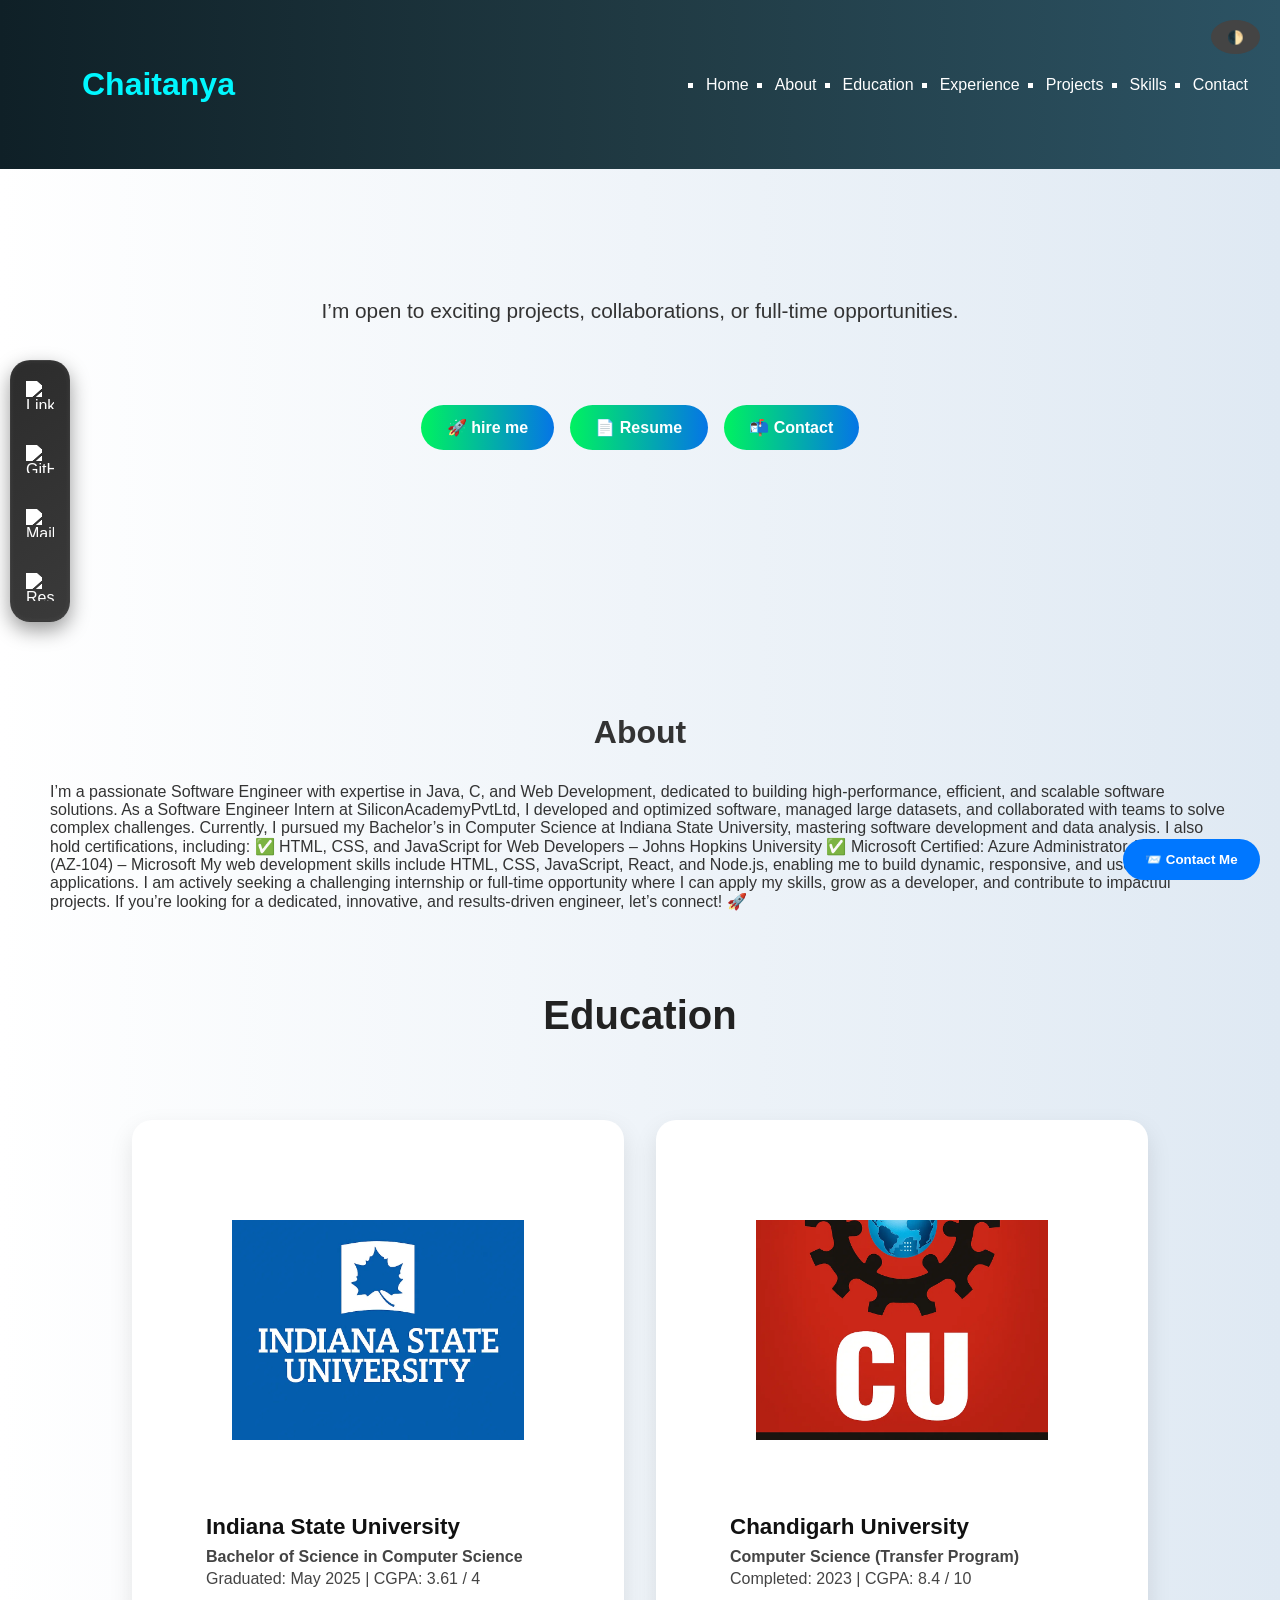
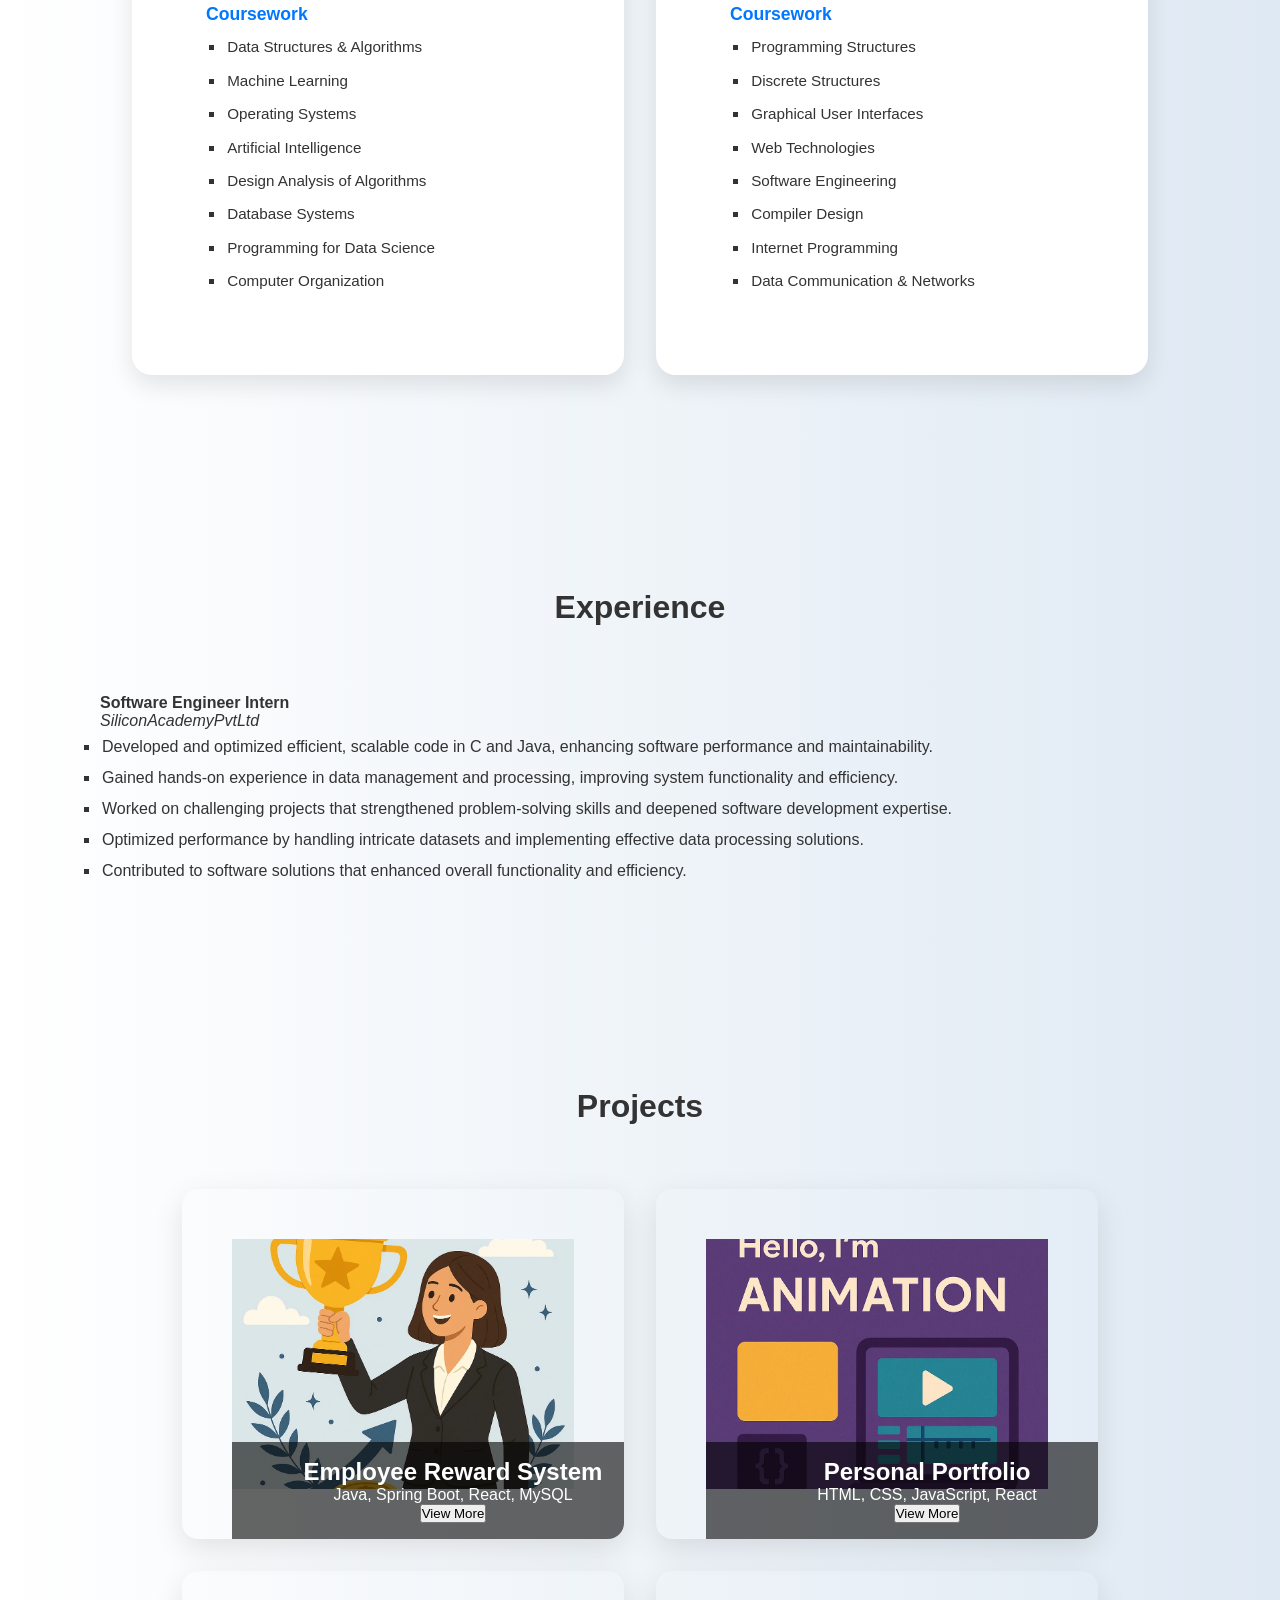
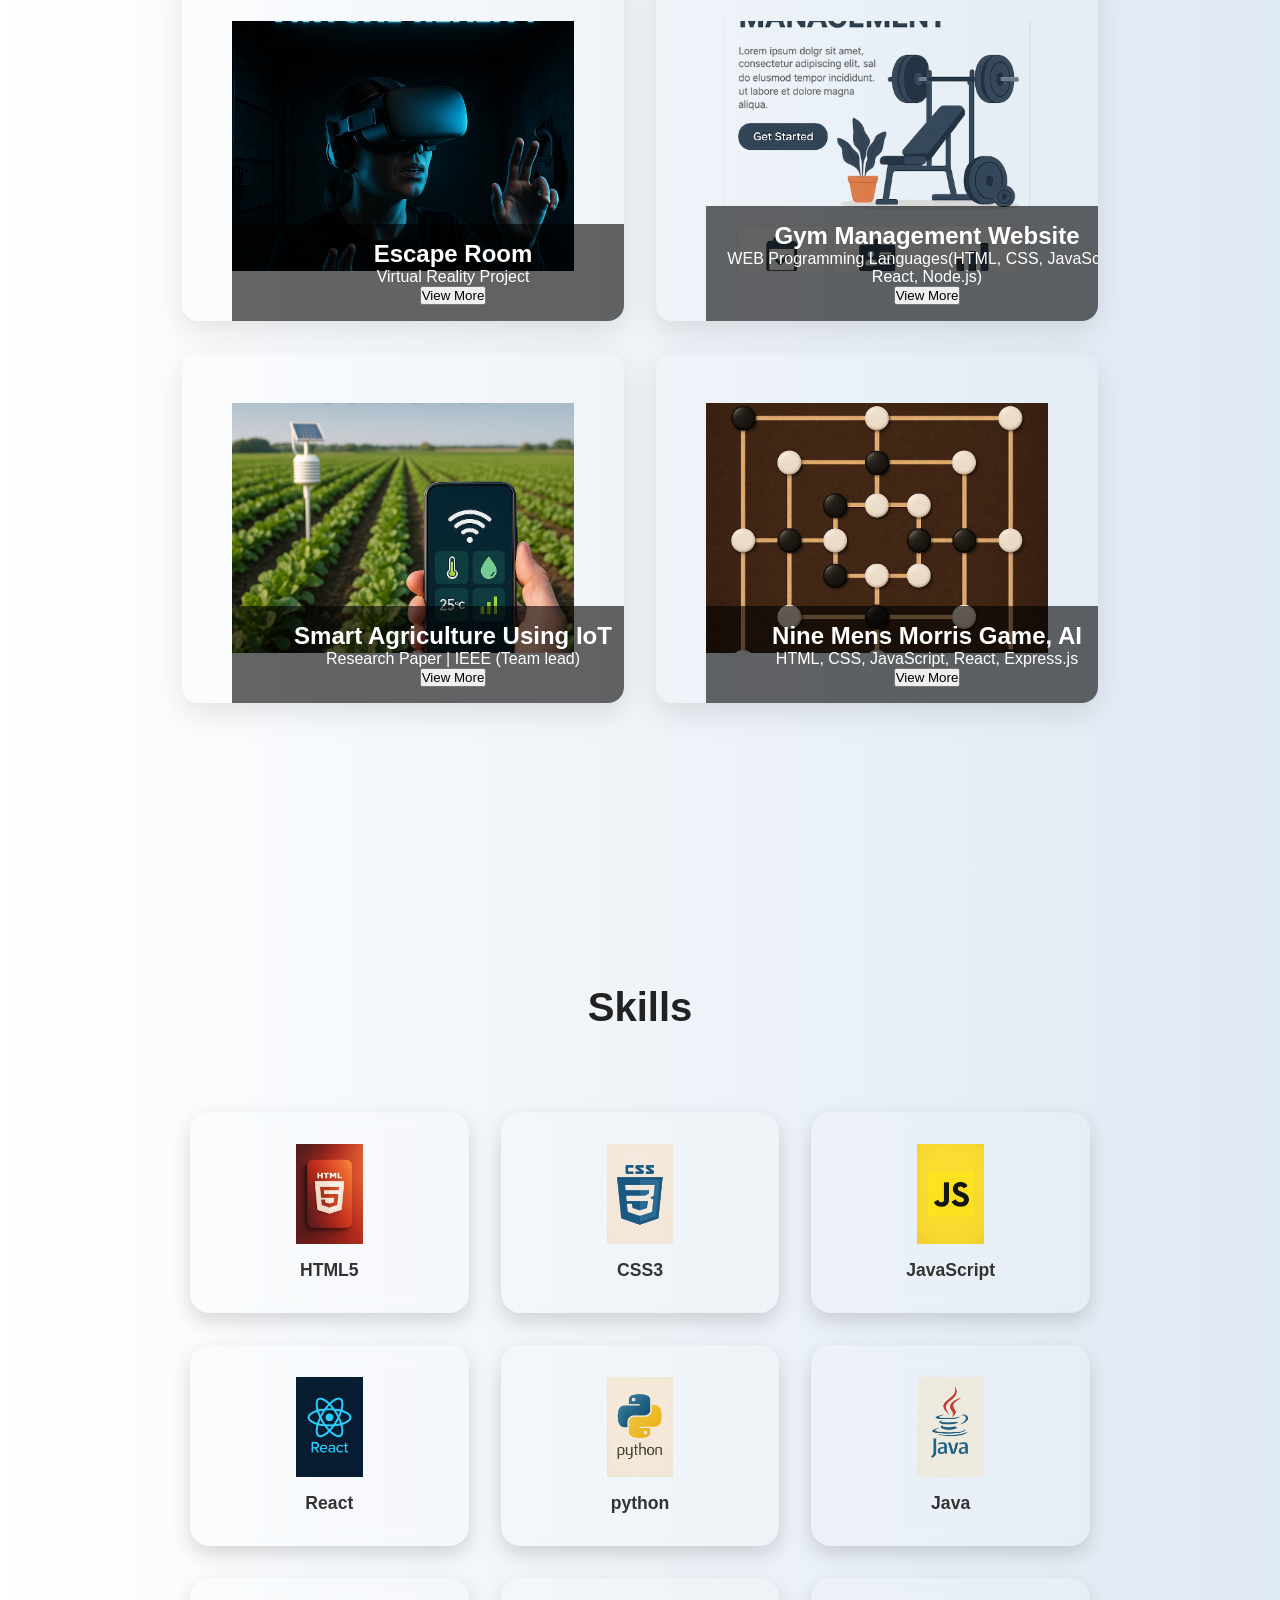
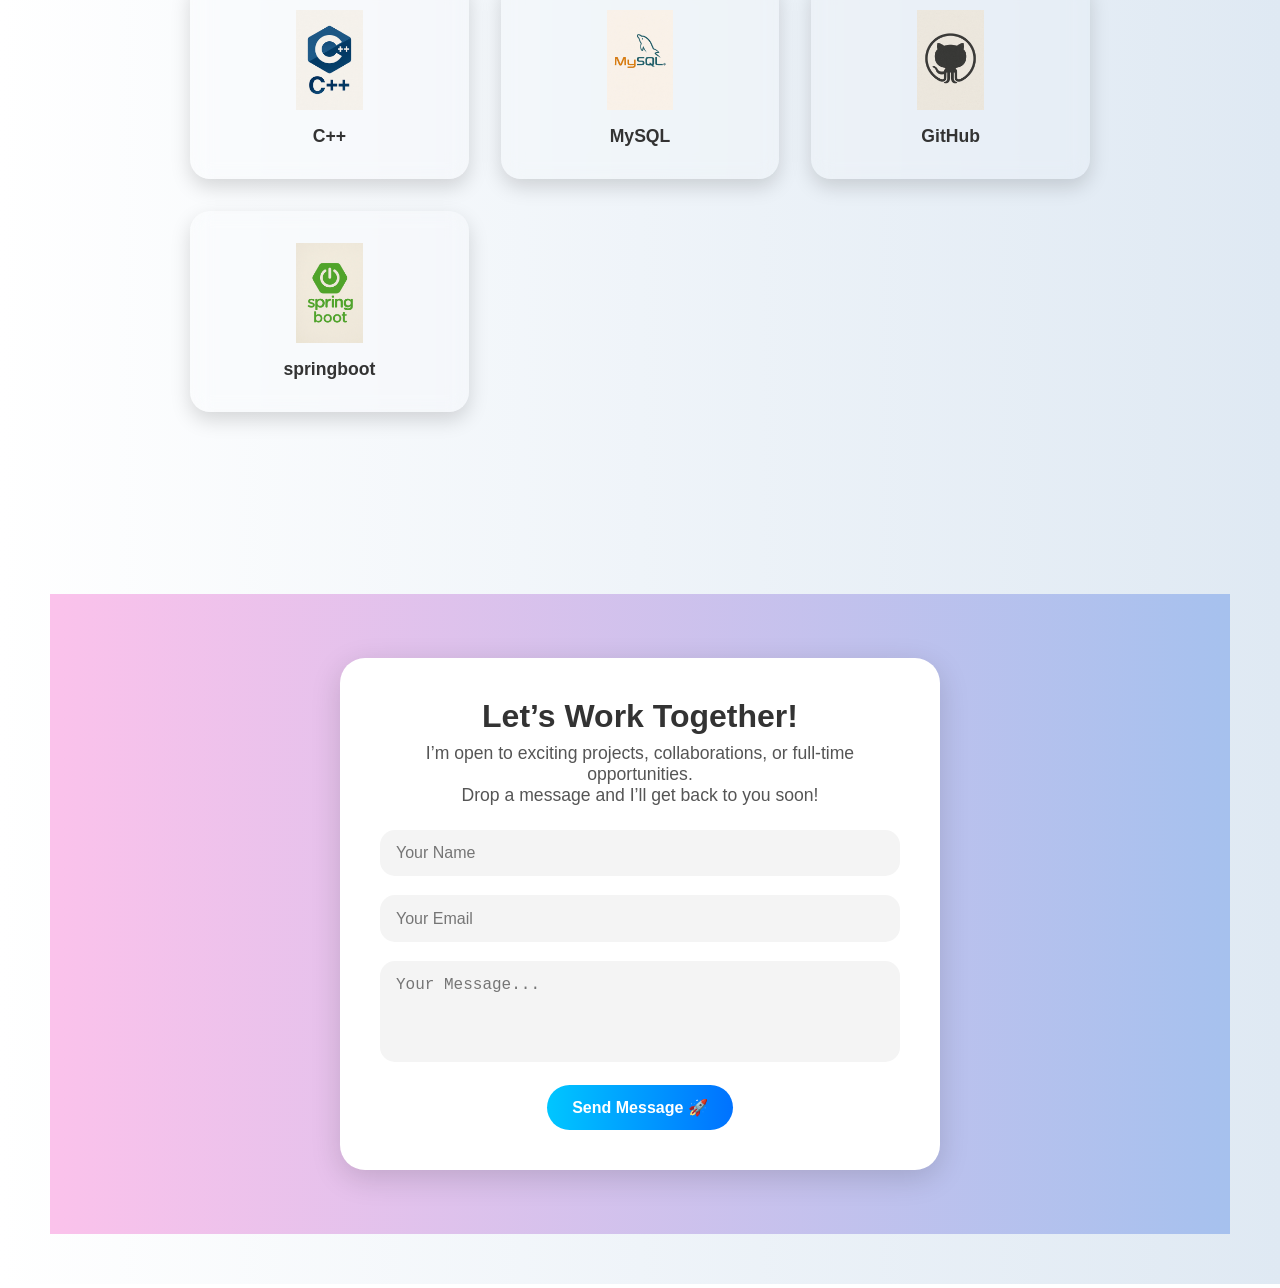
==== index.html @ 88c2f092 "Rename index_ultimate.html to index.html" ====
<!DOCTYPE html>
<html lang="en">
<head>
  <meta charset="UTF-8" />
  <meta name="viewport" content="width=device-width, initial-scale=1.0" />
  <title>Chaitanya Thadiboina | Software Engineer</title>
  <link rel="stylesheet" href="style_ultimate.css" />
  <link rel="stylesheet" href="https://cdnjs.cloudflare.com/ajax/libs/font-awesome/6.5.0/css/all.min.css">
  <script src="https://cdn.emailjs.com/dist/email.min.js"></script>
  <script src="https://cdn.jsdelivr.net/npm/typed.js@2.0.12"></script>
</head>
<body>
  <!-- Dark Mode Toggle -->
  <button id="darkToggle" class="dark-mode-toggle">🌓</button>

  <!-- Navigation Bar -->
  <header>
    <nav class="modern-navbar">
      <div class="nav-brand">
        <a href="#" class="brand-logo">Chaitanya<span></span></a>
      </div>
      <div class="nav-toggle" id="navToggle">☰</div>
      <ul class="nav-menu" id="navMenu">
        <li><a href="#hero">Home</a></li>
        <li><a href="#About">About</a></li>
        <li><a href="#education">Education</a></li>
        <li><a href="#experience">Experience</a></li>
        <li><a href="#projects">Projects</a></li>
        <li><a href="#skills">Skills</a></li>
        <li><a href="#contact">Contact</a></li>
      </ul>
    </nav>
  </header>
  <br>
  <!-- Hero Section -->
  <section class="hero" id="hero">
    <h1><span id="typed-name"></span></h1>
    <p class="cool-text">I’m open to exciting projects, collaborations, or full-time opportunities.</p>
    <div class="button-group">
      <a href="mailto:tlvdchaitanya@gmail.com" class="hero-btn">🚀 hire me</a>
      <a href="resume.pdf" class="hero-btn" download>📄 Resume</a>
      <a href="#contact" class="hero-btn">📬 Contact</a>
    </div>
  </section>
  <br>
  <section>
  <!-- Mobile Toggle -->
<div class="sidebar-toggle" onclick="toggleSidebar()">☰</div>

<!-- Sleek Sidebar -->
<div class="dark-sidebar" id="darkSidebar">
  <a href="https://www.linkedin.com/feed/" target="_blank" class="icon-link" title="LinkedIn">
    <img src="https://cdn.jsdelivr.net/gh/devicons/devicon/icons/linkedin/linkedin-original.svg" alt="LinkedIn">
  </a>
  <a href="https://github.com/tlvdchaitanya" target="_blank" class="icon-link" title="GitHub">
    <img src="https://cdn.jsdelivr.net/gh/devicons/devicon/icons/github/github-original.svg" alt="GitHub">
  </a>
  <a href="mailto:tlvdchaitanya@gmail.com" class="icon-link" title="Mail">
    <img src="https://img.icons8.com/ios-filled/50/ffffff/new-post.png" alt="Mail">
  </a>
  <a href="resume.pdf" target="_blank" class="icon-link" title="Resume">
    <img src="https://img.icons8.com/ios-filled/50/ffffff/resume.png" alt="Resume">
  </a>
</div>
</section>

  <!-- Floating Contact Button -->
  <button class="floating-contact" onclick="document.getElementById('contact').scrollIntoView({behavior: 'smooth'})">📨 Contact Me</button>

  <!-- Project Popup -->
  <div id="project-popup" class="popup-overlay">
    <div class="popup-content">
      <span class="close-btn" onclick="closePopup()">&times;</span>
      <img id="popup-image" src="" alt="Project Preview">
      <h2 id="popup-title"></h2>
      <p id="popup-desc"></p>
      <div class="popup-actions">
        <a id="popup-code-link" href="#" target="_blank" class="popup-button">View Code</a>
        <button onclick="closePopup()" class="popup-button">Close</button>
      </div>
    </div>
  </div>  
  <br>
  <div>
    <p id="About" class="container">   
     <h2 style="text-align:center; font-size: 2rem; margin: 2rem 0;" >About</h2>
        I’m a passionate Software Engineer with expertise in Java, C, and Web Development, dedicated to building high-performance, efficient, and scalable software solutions. As a Software Engineer Intern at SiliconAcademyPvtLtd, I developed and optimized software, managed large datasets, and collaborated with teams to solve complex challenges.  
        
        Currently, I pursued my Bachelor’s in Computer Science at Indiana State University, mastering software development and data analysis. I also hold certifications, including:  
        ✅ HTML, CSS, and JavaScript for Web Developers – Johns Hopkins University  
        ✅ Microsoft Certified: Azure Administrator Associate (AZ-104) – Microsoft  
        
        My web development skills include HTML, CSS, JavaScript, React, and Node.js, enabling me to build dynamic, responsive, and user-friendly web applications.  
        
        I am actively seeking a challenging internship or full-time opportunity where I can apply my skills, grow as a developer, and contribute to impactful projects. If you’re looking for a dedicated, innovative, and results-driven engineer, let’s connect! 🚀 </p>
    </main>
    <article>
        <!-- <div id="education" class="container">
            <h2>Education</h2>
        <div class="imagealign">
            <img src="isu.png" alt="Error">
            <br>
            <img src="isu1.png" alt="Error">
        </div>
        <div>
            <dt>
                <dl> <b>Indiana State University</b>(2021-Present) - Bachelor of Science in Computer Science - Minor in Data Science - Expected Graduation May 2025  </dl>
            </dt>
        </div>
        <div class="imagealign">
            <img src="cu.png" alt="Error">
            <br>
            <img src="cu1.png" alt="Error">
        </div>
        <div>
            <dt>
                <dl> <b>Chandigarh University</b>(2021-2023) - Bachelor of Science in Computer Science - Artificial Intelligence  </dl>
            </dt>
        </div>
    </div> -->
    <br>
    <section id="education" class="education-section">
      <h2>Education</h2>
      <div class="education-grid">
    
        <!-- Indiana State University -->
        <div class="education-card">
          <div class="education-image">
            <img src="isu.png" alt="Indiana State University" />
          </div>
          <div class="education-info">
            <h3>Indiana State University</h3>
            <p><strong>Bachelor of Science in Computer Science</strong></p>
            <p>Graduated: May 2025 | CGPA: 3.61 / 4</p>
            <h4>Coursework</h4>
            <ul class="coursework-list">
              <li>Data Structures & Algorithms</li>
              <li>Machine Learning</li>
              <li>Operating Systems</li>
              <li>Artificial Intelligence</li>
              <li>Design Analysis of Algorithms</li>
              <li>Database Systems</li>
              <li>Programming for Data Science</li>
              <li>Computer Organization</li>
            </ul>
          </div>
        </div>
    
        <!-- Chandigarh University -->
        <div class="education-card">
          <div class="education-image">
            <img src="cu.png" alt="Chandigarh University" />
          </div>
          <div class="education-info">
            <h3>Chandigarh University</h3>
            <p><strong>Computer Science (Transfer Program)</strong></p>
            <p>Completed: 2023 | CGPA: 8.4 / 10</p>
            <h4>Coursework</h4>
            <ul class="coursework-list">
              <li>Programming Structures</li>
              <li>Discrete Structures</li>
              <li>Graphical User Interfaces</li>
              <li>Web Technologies</li>
              <li>Software Engineering</li>
              <li>Compiler Design</li>
              <li>Internet Programming</li>
              <li>Data Communication & Networks</li>
            </ul>
          </div>
        </div>
    
      </div>
    </section>
    <br>
    <div id="experience">
        <h2 style="text-align:center; font-size: 2rem; margin: 2rem 0;" >Experience</h2>
        <br>
        <!-- <p><b>Software development Engineer intern</b></p>
        <p><i>IB systems Inc</i></p>
        <p>
            <ul>
                <li>Contributed as a Java and web developer, building scalable applications and enhancing systems.
                </li>
                <li>Integrated AI-driven features using large language models (LLMs) to improve user experience and system intelligence.
                </li>
                <li>Gained hands-on experience with agile workflows, RESTful APIs, and modern development tools.
                </li>
                <li>Designed and built RESTful APIs for internal service integration, improving response times and data handling efficiency by 15%.
                </li>
                <li>
                    Partnered with cross-functional teams to successfully integrate the Message Level Simulator into existing systems, resulting in a 50% boost in data accuracy and a 20% enhancement in overall system performance.
                </li>
            </ul>
        </p> -->
        <br>
        <p><b>Software Engineer Intern</b></p>
        <p><i>SiliconAcademyPvtLtd 
        </i></p>
        <p>
            <ul>
                <li>Developed and optimized efficient, scalable code in C and Java, enhancing software performance and maintainability.
                </li>
                <li>Gained hands-on experience in data management and processing, improving system functionality and efficiency.
                </li>
                <li>Worked on challenging projects that strengthened problem-solving skills and deepened software development expertise.
                </li>
                <li>Optimized performance by handling intricate datasets and implementing effective data processing solutions.
                </li>
                <li>Contributed to software solutions that enhanced overall functionality and efficiency.
                </li>
            </ul>
        </p>
    </div>
    <div>
        <!-- <h2>Projects</h2>
           <div class="portfolio-container">
            <div class="portfolio-card">
              <img src="emp1.png" alt="Project 1" class="portfolio-image">
              <div class="portfolio-info">
                <h2>Employee Reward System</h2>
                <p>Java, Spring Boot, React, MySQL</p>
              </div>
            </div>
          
            <div class="portfolio-card">
              <img src="morris.png" alt="Project 2" class="portfolio-image">
              <div class="portfolio-info">
                <h2>Nine Men’s Morris Game, AI</h2>
                <p>Java (Object-Oriented Programming)</p>
              </div>
            </div>
          
            <div class="portfolio-card">
              <img src="escape.jpg" alt="Project 3" class="portfolio-image">
              <div class="portfolio-info">
                <h2>Escape Room</h2>
                <p>Virtual Reality Project</p>
              </div>
            </div>
          
            <div class="portfolio-card">
              <img src="project4.webp" alt="Project 4" class="portfolio-image">
              <div class="portfolio-info">
                <h2>Project Four</h2>
                <p>Short description of project four.</p>
              </div>
            </div>
          
            <div class="portfolio-card">
              <img src="smart.png" alt="Project 5" class="portfolio-image">
              <div class="portfolio-info">
                <h2>Smart Agriculture Using IoT</h2>
                <p>Research Paper | IEEE (Team lead) </p>
              </div>
            </div>
          
            <div class="portfolio-card">
              <img src="project6.webp" alt="Project 6" class="portfolio-image">
              <div class="portfolio-info">
                <h2>Project Six</h2>
                <p>Short description of project six.</p>
              </div>
            </div>
          </div>
           -->
<!-- Repeat for other projects -->
 <br>
<div>
  <h2 id="projects" style="text-align:center; font-size: 2rem; margin: 2rem 0;">Projects</h2>
  <div class="portfolio-container">
    <!-- Repeat for each project -->
    <div class="portfolio-card" onclick="openPopup('pop1.jpg', 'Employee Reward System', 'Java, Spring Boot, React, MySQL', 'https://github.com/your-repo1')">
      <img src="employeereward.png" alt="Project 1" class="portfolio-image">
      <div class="portfolio-info">
        <h2>Employee Reward System</h2>
        <p>Java, Spring Boot, React, MySQL</p>
        <button class="view-more">View More</button>
      </div>
    </div>

    <div class="portfolio-card" onclick="openPopup('morris.png', 'Nine Mens Morris Game, AI', 'Java (OOP)', 'https://github.com/your-repo2')">
      <img src="portfolio.png" alt="Project 2" class="portfolio-image">
      <div class="portfolio-info">
        <h2>Personal Portfolio</h2>
        <p>HTML, CSS, JavaScript, React</p>
        <button class="view-more">View More</button>
      </div>
    </div>
    <div class="portfolio-card" onclick="openPopup('morris.png', 'Nine Men\u2019s Morris Game, AI', 'Java (OOP)', 'https://github.com/your-repo2')">
      <img src="escaperoom.png" alt="Project 2" class="portfolio-image">
      <div class="portfolio-info">
        <h2>Escape Room</h2>
        <p>Virtual Reality Project</p>
        <button class="view-more">View More</button>
      </div>
    </div>
    <div class="portfolio-card" onclick="openPopup('morris.png', 'Nine Men\u2019s Morris Game, AI', 'Java (OOP)', 'https://github.com/your-repo2')">
      <img src="Gym.png" alt="Project 2" class="portfolio-image">
      <div class="portfolio-info">
        <h2>Gym Management Website</h2>
        <p> WEB Programming Languages(HTML, CSS, JavaScript, React, Node.js)</p>
        <button class="view-more">View More</button>
      </div>
    </div>
    <div class="portfolio-card" onclick="openPopup('morris.png', 'Nine Men\u2019s Morris Game, AI', 'Java (OOP)', 'https://github.com/your-repo2')">
      <img src="smart.png" alt="Project 2" class="portfolio-image">
      <div class="portfolio-info">
        <h2>Smart Agriculture Using IoT</h2>
        <p>Research Paper | IEEE (Team lead)</p>
        <button class="view-more">View More</button>
      </div>
    </div>
    <div class="portfolio-card" onclick="openPopup('morris.png', 'Nine Men\u2019s Morris Game, AI', 'Java (OOP)', 'https://github.com/your-repo2')">
      <img src="morris.png" alt="Project 2" class="portfolio-image">
      <div class="portfolio-info">
        <h2> Nine Mens Morris Game, AI </h2>
        <p>HTML, CSS, JavaScript, React, Express.js</p>
        <button class="view-more">View More</button>
      </div>
    </div>

    <!-- Add the rest similarly... -->
  </div>
</div>
<br>
<!-- popup model -->
<div id="project-popup" class="popup-overlay">
  <div class="popup-content">
    <span class="close-btn" onclick="closePopup()">&times;</span>
    <img id="popup-image" src="" alt="Project Preview">
    <h2 id="popup-title"></h2>
    <p id="popup-desc"></p>
    <div class="popup-actions">
      <a id="popup-code-link" href="#" target="_blank" class="popup-button">View Code</a>
      <button onclick="closePopup()" class="popup-button">Close</button>
    </div>
  </div>
</div>

</div>


    </div>
        <!-- <div id="skills" class="skills-section">
            <h2> Skills</h2>
            <div class="skills-grid">
                <img src="html.png" alt="Image 1">
                <img src="css.png" alt="Image 2">
                <img src="js.png" alt="Image 3">
                <img src="reactjs.png" alt="Image 4">
                <img src="nodejs.png" alt="Image 5">
                <img src="java.png" alt="Image 6">
                <img src="c++.png" alt="Image 7">
                <img src="c.png" alt="Image 8">
                <img src="python.png" alt="Image 9">
                <img src="mysql.png" alt="Image 10">
                <img src="github.png" alt="Image 11">
                <img src="springboot.png" alt="Image 12">
              </div> -->
              <br>
              <div id="skills" class="skills-section">
                <h2>Skills</h2>
                <div class="skills-grid">
                  <div class="skill-card"><img src="html.png" alt="HTML" /><p>HTML5</p></div>
                  <div class="skill-card"><img src="css.png" alt="CSS" /><p>CSS3</p></div>
                  <div class="skill-card"><img src="js.png" alt="JavaScript" /><p>JavaScript</p></div>
                  <div class="skill-card"><img src="reactjs.png" alt="React" /><p>React</p></div>
                  <div class="skill-card"><img src="python.png" alt="Python" /><p>python</p></div>
                  <div class="skill-card"><img src="java.png" alt="Java" /><p>Java</p></div>
                  <div class="skill-card"><img src="c++.png" alt="C++" /><p>C++</p></div>
                  <div class="skill-card"><img src="mysql.png" alt="MySQL" /><p>MySQL</p></div>
                  <div class="skill-card"><img src="github.png" alt="GitHub" /><p>GitHub</p></div>
                  <div class="skill-card"><img src="springboot.png" alt="springboot" /><p>springboot</p></div>
                </div>
              </div>
              
        </div>
        <br>
        <div id="contact" class="container">
            <!-- <h2> Contact Information </h2>
            <ul>
                <li> Name: Lakshmi Venkata Durga Chaitanya</li>
                <li>Email: <a href="Emailto:tlvdchaitanya@gmail.com">tlvdchaitanya@gmail.com</a></li>
                <li>Phone number: <a href="phone:9302619229">9302619229</a></li>
                <li><a href="https://www.linkedin.com/in/chaitanyathadiboina/" target="_blank">linkedin Profile</a></li>
            </ul> -->
            <section class="contact-section">
                <div class="contact-card">
                  <h2>Let’s Work Together!</h2>
                  <p>I’m open to exciting projects, collaborations, or full-time opportunities.<br>Drop a message and I’ll get back to you soon!</p>
              
                  <form id="contactform" class="contact-form" action="#" method="POST">
                    <input type="text" name="name" placeholder="Your Name" required>
                    <input type="email" name="email" placeholder="Your Email" required>
                    <textarea name="message" rows="4" placeholder="Your Message..." required></textarea>
                    <button type="submit">Send Message 🚀</button>
                  </form>
                </div>
              </section>
              
    </div>
    <!-- <dl>
        <dt>Use the Page navigations to View my pages</dt>
        <br>
        <dd><a href="index.html">Home Page</a></dd>
        <br>
        <dd> <a href="About.html"> About</a></dd>
        <br>
        <dd> <a href="projects.html">Education</a></dd>
        <br>
        <dd> <a href="projects.html">Experience</a></dd>
        <br>
        <dd> <a href="projects.html">Projects</a></dd>
        <br>
        <dd> <a href="projects.html">Skills</a></dd>
        <br>
        <dd> <a href="projects.html">Contact</a></dd>
    </dl> -->
<!-- 
    <button style="background-color: red;"><a href="emailto:tlvdchaitanya@gmail.com"></a>Hire me </button>
    <button style="background-color: rgb(13, 149, 202);">Contact me </button>
    <button style="background-color: green;">resume</button> -->

</article>
    <footer id="time" class="container">
        <!-- <p> Updated: 01-15-2024 </p> -->
    </footer>

  <!-- Contact Section
  <section id="contact" class="contact-section">
    <div class="contact-card">
      <h2>Let’s Work Together!</h2>
      <p>I’m open to exciting projects, collaborations, or full-time opportunities.<br>Drop a message and I’ll get back to you soon!</p>
      <form id="contactform" class="contact-form">
        <input type="text" name="name" placeholder="Your Name" required />
        <input type="email" name="email" placeholder="Your Email" required />
        <textarea name="message" rows="4" placeholder="Your Message..." required></textarea>
        <button type="submit">Send Message 🚀</button>
      </form>
    </div>
  </section>

  <footer><p>Updated: 01-15-2024</p></footer> -->

  <script src="script_ultimate.js"></script>
</body>
</html>
---- style_ultimate.css ----
* {
  margin: 0;
  padding: 0;
  box-sizing: border-box;
}

body {
  font-family: 'Segoe UI', sans-serif;
  background: linear-gradient(to right, #ffffff, #dfe9f3);
  color: #333;
  transition: all 0.3s ease-in-out;
}

body.dark-mode {
  background: #121212;
  color: #eee;
}

.dark-mode-toggle {
  position: fixed;
  top: 20px;
  right: 20px;
  background: #444;
  color: #fff;
  border: none;
  padding: 0.6rem 1rem;
  border-radius: 50%;
  z-index: 1000;
  cursor: pointer;
}

/* Navigation */
.modern-navbar {
  width: 100%;
  background: linear-gradient(to right, #0f2027, #203a43, #2c5364);
  color: white;
  padding: 1rem 2rem;
  display: flex;
  justify-content: space-between;
  align-items: center;
  position: sticky;
  top: 0;
  z-index: 999;
}

.brand-logo {
  font-size: 2rem;
  font-weight: bold;
  color: #00f7ff;
  text-decoration: none;
}

.brand-logo span {
  color: #ff0080;
}

.nav-menu {
  list-style: none;
  display: flex;
  gap: 1.5rem;
}

.nav-menu li a {
  color: white;
  text-decoration: none;
  font-weight: 500;
}

.nav-toggle {
  display: none;
  font-size: 1.8rem;
  cursor: pointer;
}

@media (max-width: 768px) {
  .nav-menu {
    display: none;
    flex-direction: column;
    background: #2c5364;
    position: absolute;
    top: 60px;
    right: 20px;
    padding: 1rem;
    border-radius: 10px;
  }
  .nav-menu.active {
    display: flex;
  }
  .nav-toggle {
    display: block;
  }
}

/* Hero */
.hero {
  padding: 6rem 2rem;
  text-align: center;
}

.hero h1 {
  font-size: 3rem;
  margin-bottom: 1rem;
}

.cool-text {
  font-size: 1.3rem;
  margin-bottom: 2rem;
}

.button-group {
  display: flex;
  justify-content: center;
  gap: 1rem;
  flex-wrap: wrap;
}

.hero-btn {
  padding: 0.8rem 1.6rem;
  background: linear-gradient(to right, #00f260, #0575e6);
  color: white;
  border-radius: 30px;
  font-weight: bold;
  text-decoration: none;
  transition: 0.3s;
}

.hero-btn:hover {
  transform: scale(1.05);
}

/* Floating Button */
.floating-contact {
  position: fixed;
  bottom: 20px;
  right: 20px;
  background: #0077ff;
  color: white;
  border: none;
  padding: 0.8rem 1.4rem;
  border-radius: 30px;
  font-weight: bold;
  cursor: pointer;
  z-index: 999;
}

/* Education section  */

.education-section {
  padding: 4rem 2rem;
  /* background: linear-gradient(to right, #eef2f3, #dfe9f3); */
  text-align: center;
}

.education-section h2 {
  font-size: 2.5rem;
  margin-bottom: 2rem;
  color: #222;
}

.education-grid {
  display: grid;
  grid-template-columns: repeat(auto-fit, minmax(320px, 1fr));
  gap: 2rem;
  max-width: 1200px;
  margin: auto;
}

.education-card {
  overflow: hidden;
  border-radius: 20px;
  background: #ffffff;
  box-shadow: 0 10px 25px rgba(0, 0, 0, 0.1);
  transition: transform 0.3s ease, box-shadow 0.3s ease;
}

.education-card:hover {
  transform: translateY(-8px);
  box-shadow: 0 15px 35px rgba(0, 0, 0, 0.2);
}

.education-image img {
  width: 100%;
  height: 220px;
  object-fit: cover;
  display: block;
  transition: transform 0.4s ease;
}

.education-card:hover .education-image img {
  transform: scale(1.05);
}

.education-info {
  padding: 1.5rem;
  text-align: left;
}

.education-info h3 {
  font-size: 1.4rem;
  font-weight: bold;
  margin-bottom: 0.5rem;
  color: #111;
}

.education-info p {
  font-size: 1rem;
  color: #444;
  margin-bottom: 0.3rem;
}

.education-info h4 {
  margin-top: 1rem;
  font-size: 1.1rem;
  color: #0077ff;
}

.coursework-list {
  list-style: disc;
  padding-left: 1.2rem;
  margin-top: 0.5rem;
}

.coursework-list li {
  font-size: 0.95rem;
  color: #333;
  margin-bottom: 0.4rem;
}

/* Popup Modal */
.popup-overlay {
  display: none;
  position: fixed;
  top: 0; left: 0; right: 0; bottom: 0;
  background: rgba(0, 0, 0, 0.85);
  justify-content: center;
  align-items: center;
  z-index: 1000;
}

.popup-content {
  background: white;
  padding: 2rem;
  border-radius: 20px;
  text-align: center;
  max-width: 500px;
}

.popup-button {
  margin-top: 1rem;
  background: #0077ff;
  color: white;
  padding: 0.6rem 1.2rem;
  border-radius: 20px;
  border: none;
  text-decoration: none;
}

.close-btn {
  position: absolute;
  top: 1rem;
  right: 1rem;
  font-size: 2rem;
  cursor: pointer;
}

/* after this */


* {
  margin: 0;
  padding: 0;
  box-sizing: border-box;
}

img{
  display: block;
  vertical-align: middle;
  width: 30%;
  max-height: 300px;
}
div{
  border: 2px;
  padding: 50px;
}
#about{
  border: 2px solid black;
  text-align: justify;
}
li{
  list-style-type: square;
  margin: 3px 0px;
  padding: 5px 0px;
  text-indent: 2px ;
  text-align: justify;
} .portfolio-container {
  display: grid;
  grid-template-columns: repeat(2, 1fr);
  gap: 2rem;
  max-width: 1200px;
  margin: auto;
  padding: 2rem;
}

.portfolio-card {
  position: relative;
  border-radius: 16px;
  overflow: hidden;
  box-shadow: 0 10px 30px rgba(0, 0, 0, 0.1);
  cursor: pointer;
  transition: transform 0.3s ease;
}

.portfolio-card:hover {
  transform: translateY(-5px);
}

.portfolio-image {
  width: 100%;
  height: 250px;
  object-fit: cover;
}

.portfolio-info {
  background: rgba(0, 0, 0, 0.6);
  color: white;
  padding: 1rem;
  text-align: center;
  position: absolute;
  bottom: 0;
  width: 100%;
}
@keyframes fadeIn {
  from {opacity: 0; transform: scale(0.9);}
  to {opacity: 1; transform: scale(1);}
}



/* Responsive for small screens */
@media (max-width: 768px) {
  .portfolio-card {
    flex: 1 1 100%;
  }
}
/* this is for skills images 

.image-grid {
  display: grid;
  grid-template-columns: repeat(3, 1fr);
  gap: 2rem;
  max-width: 1200px;
  margin: auto;
}

.image-grid img {
  width: 100%;
  border-radius: 16px;
  box-shadow: 0 4px 12px rgba(0, 0, 0, 0.1);
  transition: transform 0.3s ease, box-shadow 0.3s ease;
  border: 2px solid #e0e0e0;
}

.image-grid img:hover {
  transform: scale(1.03);
  box-shadow: 0 6px 18px rgba(0, 0, 0, 0.15);
  border-color: #2196f3;
}

@media (max-width: 768px) {
  .image-grid {
    grid-template-columns: repeat(2, 1fr);
  }
}

@media (max-width: 480px) {
  .image-grid {
    grid-template-columns: 1fr;
  }
}  */

.skills-section {
  padding: 4rem 2rem;
  text-align: center;
  /* background: linear-gradient(to right, #eef2f3, #8e9eab); */
}

.skills-section h2 {
  font-size: 2.5rem;
  margin-bottom: 2rem;
  color: #222;
}

.skills-grid {
  display: grid;
  grid-template-columns: repeat(3, 1fr);
  gap: 2rem;
  max-width: 1000px;
  margin: auto;
}

.skill-card {
  background: rgba(255, 255, 255, 0.1);
  border-radius: 20px;
  backdrop-filter: blur(10px);
  box-shadow: 0 8px 20px rgba(0, 0, 0, 0.15);
  padding: 2rem 1rem;
  text-align: center;
  transition: transform 0.3s ease, box-shadow 0.3s ease;
}

.skill-card:hover {
  transform: translateY(-6px);
  box-shadow: 0 12px 25px rgba(0, 0, 0, 0.2);
}

.skill-card img {
  width: 100%;
  max-width: 100px;
  height: 100px;
  object-fit: contain;
  margin-bottom: 1rem;
  display: block;
  margin-left: auto;
  margin-right: auto;
}


.skill-card:hover img {
  transform: scale(1.1);
}
.skill-card p {
  font-size: 1.1rem;
  font-weight: 600;
  color: #333;
}

/* Responsive for mobile */
@media (max-width: 768px) {
  .skills-grid {
    grid-template-columns: repeat(2, 1fr);
  }
}
@media (max-width: 480px) {
  .skills-grid {
    grid-template-columns: 1fr;
  }
}


/* contact info box   */
.contact-section {
  display: flex;
  justify-content: center;
  align-items: center;
  padding: 4rem 2rem;
  background: linear-gradient(to right, #fbc2eb, #a6c1ee);
}

.contact-card {
  background-color: white;
  padding: 2.5rem;
  border-radius: 25px;
  max-width: 600px;
  width: 100%;
  box-shadow: 0 8px 30px rgba(0, 0, 0, 0.15);
  text-align: center;
}

.contact-card h2 {
  font-size: 2rem;
  color: #333;
  margin-bottom: 0.5rem;
}

.contact-card p {
  color: #555;
  margin-bottom: 1.5rem;
  font-size: 1.1rem;
}

.contact-form input,
.contact-form textarea {
  width: 100%;
  padding: 0.9rem 1rem;
  margin-bottom: 1.2rem;
  border: none;
  border-radius: 15px;
  background: #f4f4f4;
  font-size: 1rem;
}

.contact-form textarea {
  resize: none;
}

.contact-form button {
  background: linear-gradient(to right, #00c6ff, #0072ff);
  color: #fff;
  padding: 0.8rem 1.6rem;
  border: none;
  border-radius: 25px;
  font-weight: bold;
  font-size: 1rem;
  cursor: pointer;
  transition: background 0.3s ease, transform 0.2s ease;
}

.contact-form button:hover {
  background: linear-gradient(to right, #0072ff, #00c6ff);
  transform: scale(1.05);
}

/* Arrange images side by side */
.imagealign, .image-grid {
  display: flex;
  flex-wrap: wrap;
  justify-content: center;
  gap: 1.5rem;
}

.imagealign img, .image-grid img {
  max-width: 100%;
  width: 150px;
  height: auto;
  object-fit: contain;
}
/* side bar effects */

.dark-sidebar {
  position: fixed;
  top: 40%;
  left: 10px;
  display: flex;
  flex-direction: column;
  gap: 20px;
  padding: 12px 6px;
  width: 60px;
  border-radius: 20px;
  z-index: 999;

  /* Elegant gray background with blur and shine */
  background: linear-gradient(145deg, #2c2c2c, #3a3a3a);
  backdrop-filter: blur(6px);
  box-shadow: 0 8px 20px rgba(0, 0, 0, 0.4), inset 0 0 6px rgba(255, 255, 255, 0.05);
  border: 1px solid rgba(255, 255, 255, 0.05);
}

.icon-link {
  display: flex;
  justify-content: center;
  align-items: center;
  transition: all 0.35s ease;
  border-radius: 50%;
  padding: 8px;
  position: relative;
}

.icon-link img {
  width: 28px;
  height: 28px;
  filter: brightness(0) invert(1);
  transition: transform 0.3s ease, box-shadow 0.3s ease;
}

/* Premium Hover Effect */
.icon-link::before {
  content: "";
  position: absolute;
  inset: 0;
  border-radius: 50%;
  background: radial-gradient(circle at center, #0ff 0%, transparent 70%);
  opacity: 0;
  transition: opacity 0.3s ease, transform 0.3s ease;
  z-index: -1;
}

.icon-link:hover::before {
  opacity: 0.4;
  transform: scale(1.5);
}

.icon-link:hover img {
  transform: scale(1.15) rotate(3deg);
  filter: brightness(1.5) drop-shadow(0 0 8px #0ff);
}

/* Responsive */
.sidebar-toggle {
  position: fixed;
  top: 20px;
  left: 20px;
  font-size: 28px;
  color: white;
  background: rgba(0,0,0,0.5);
  padding: 10px 12px;
  border-radius: 8px;
  display: none;
  cursor
}
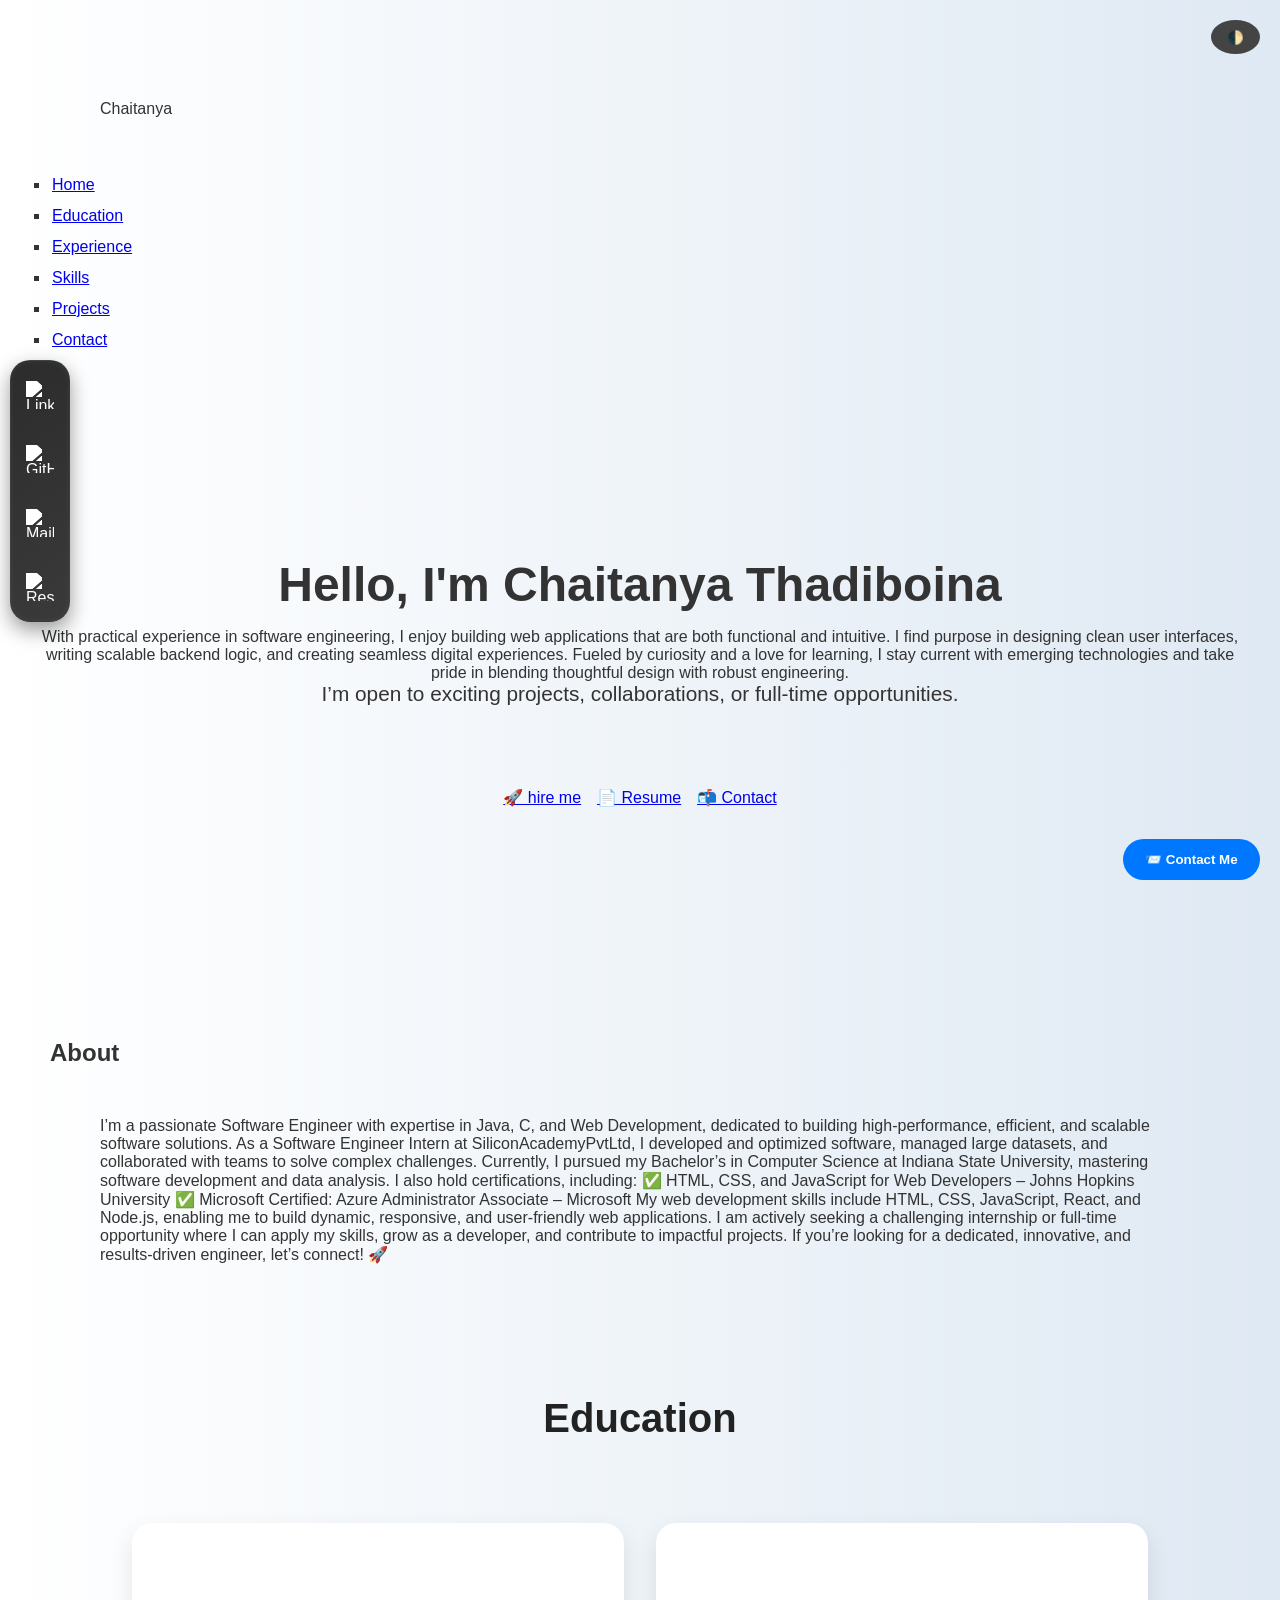
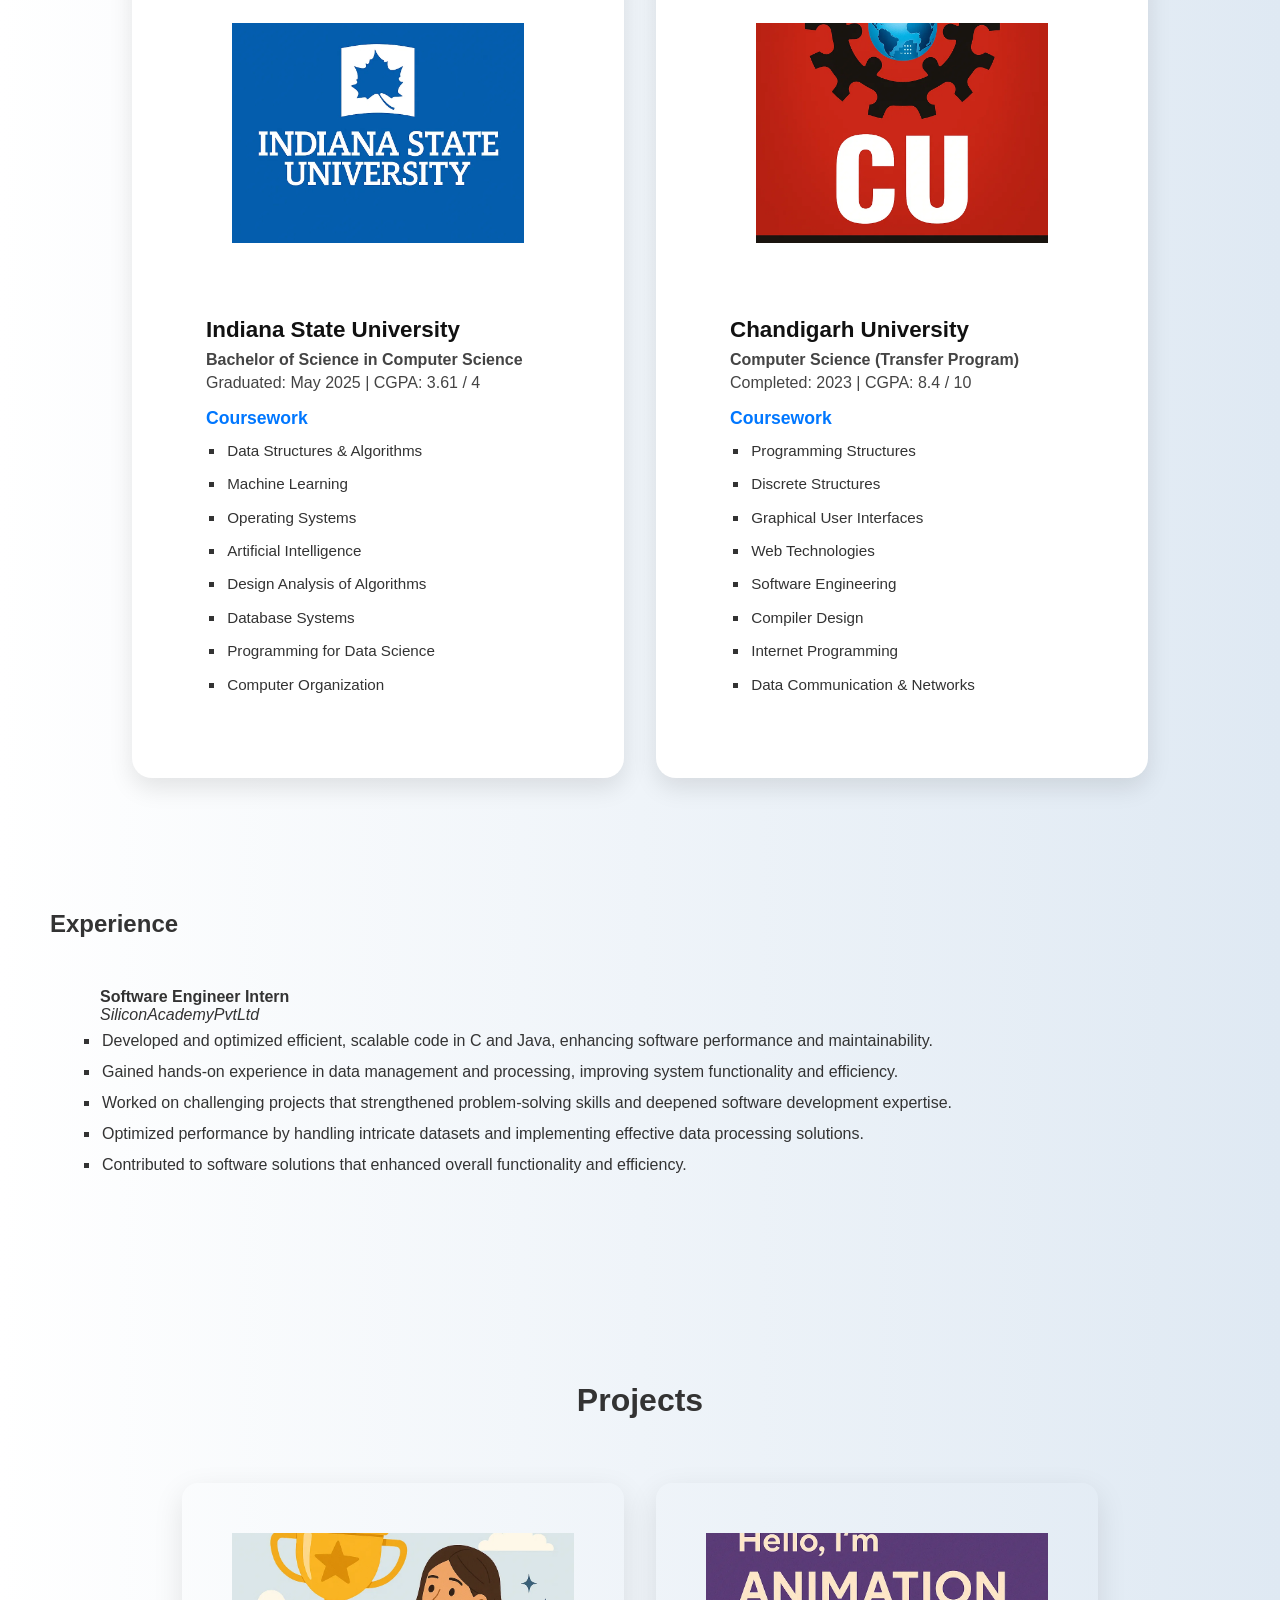
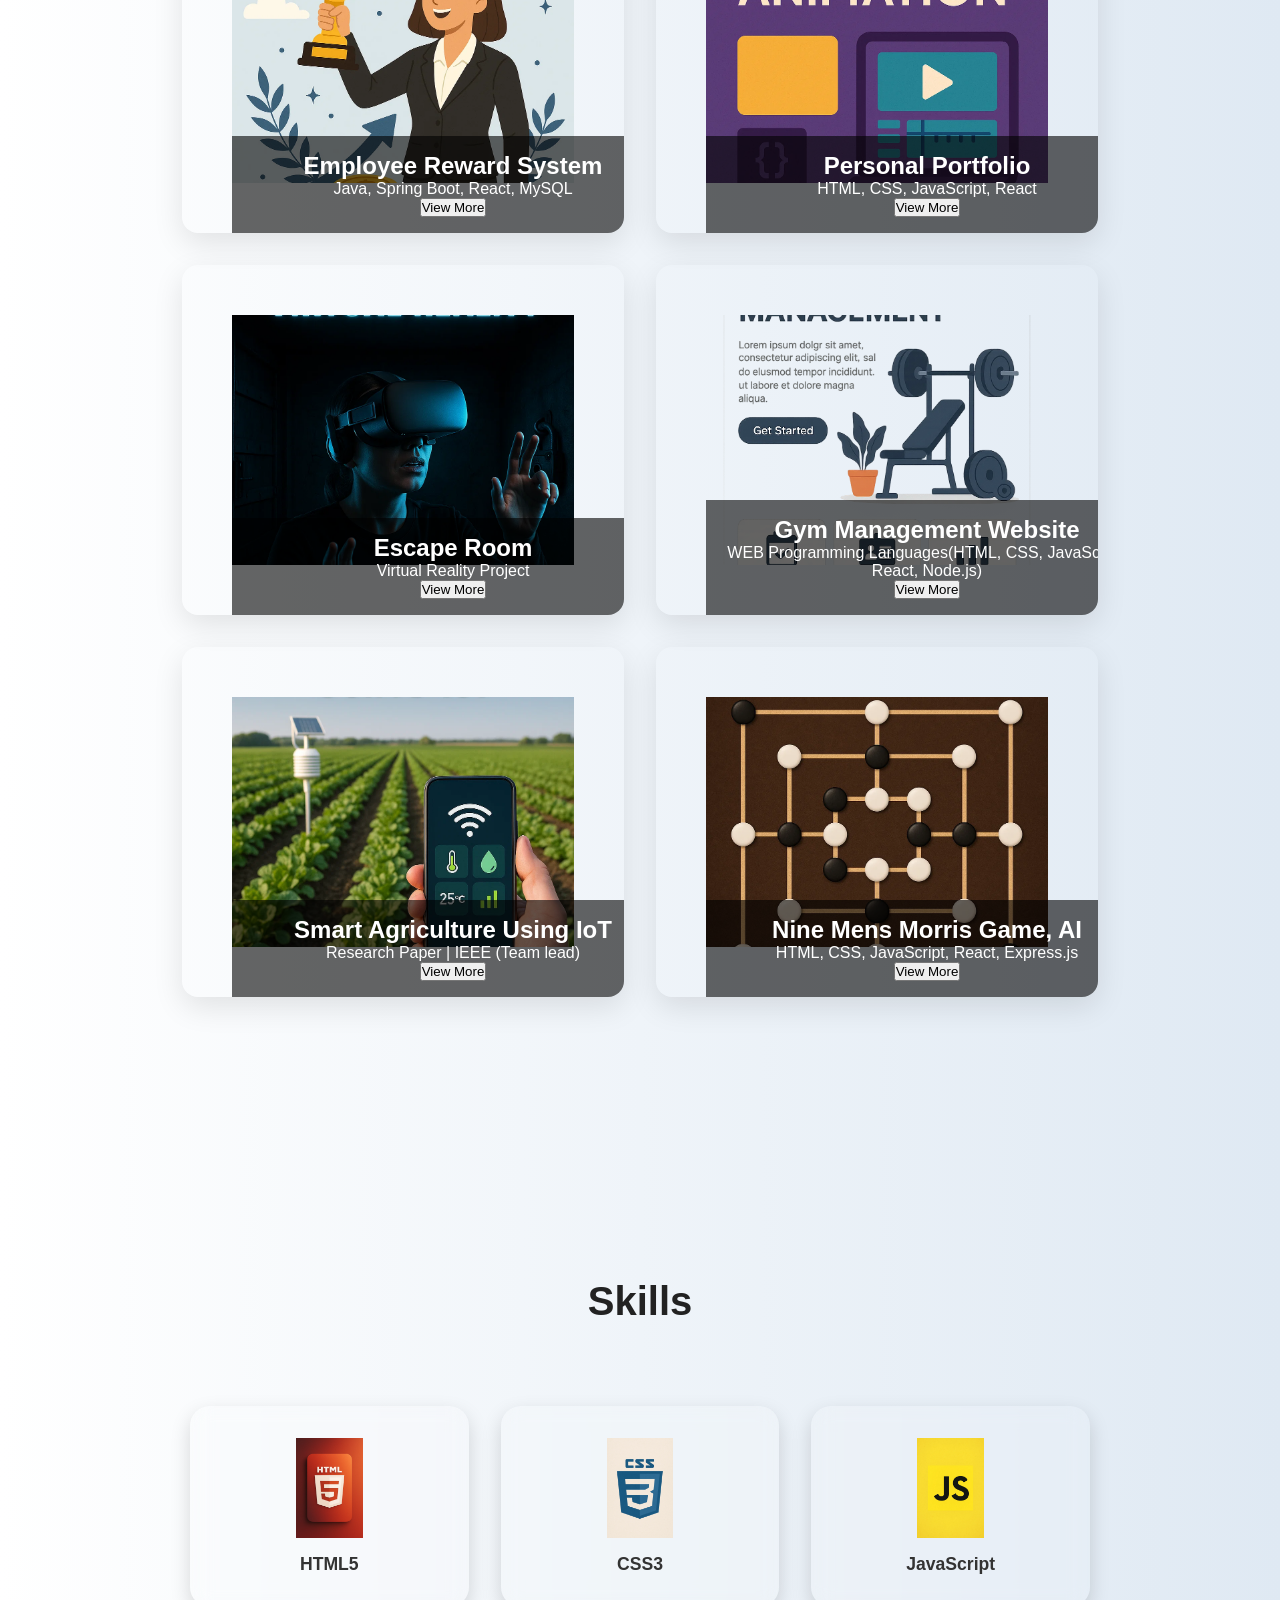
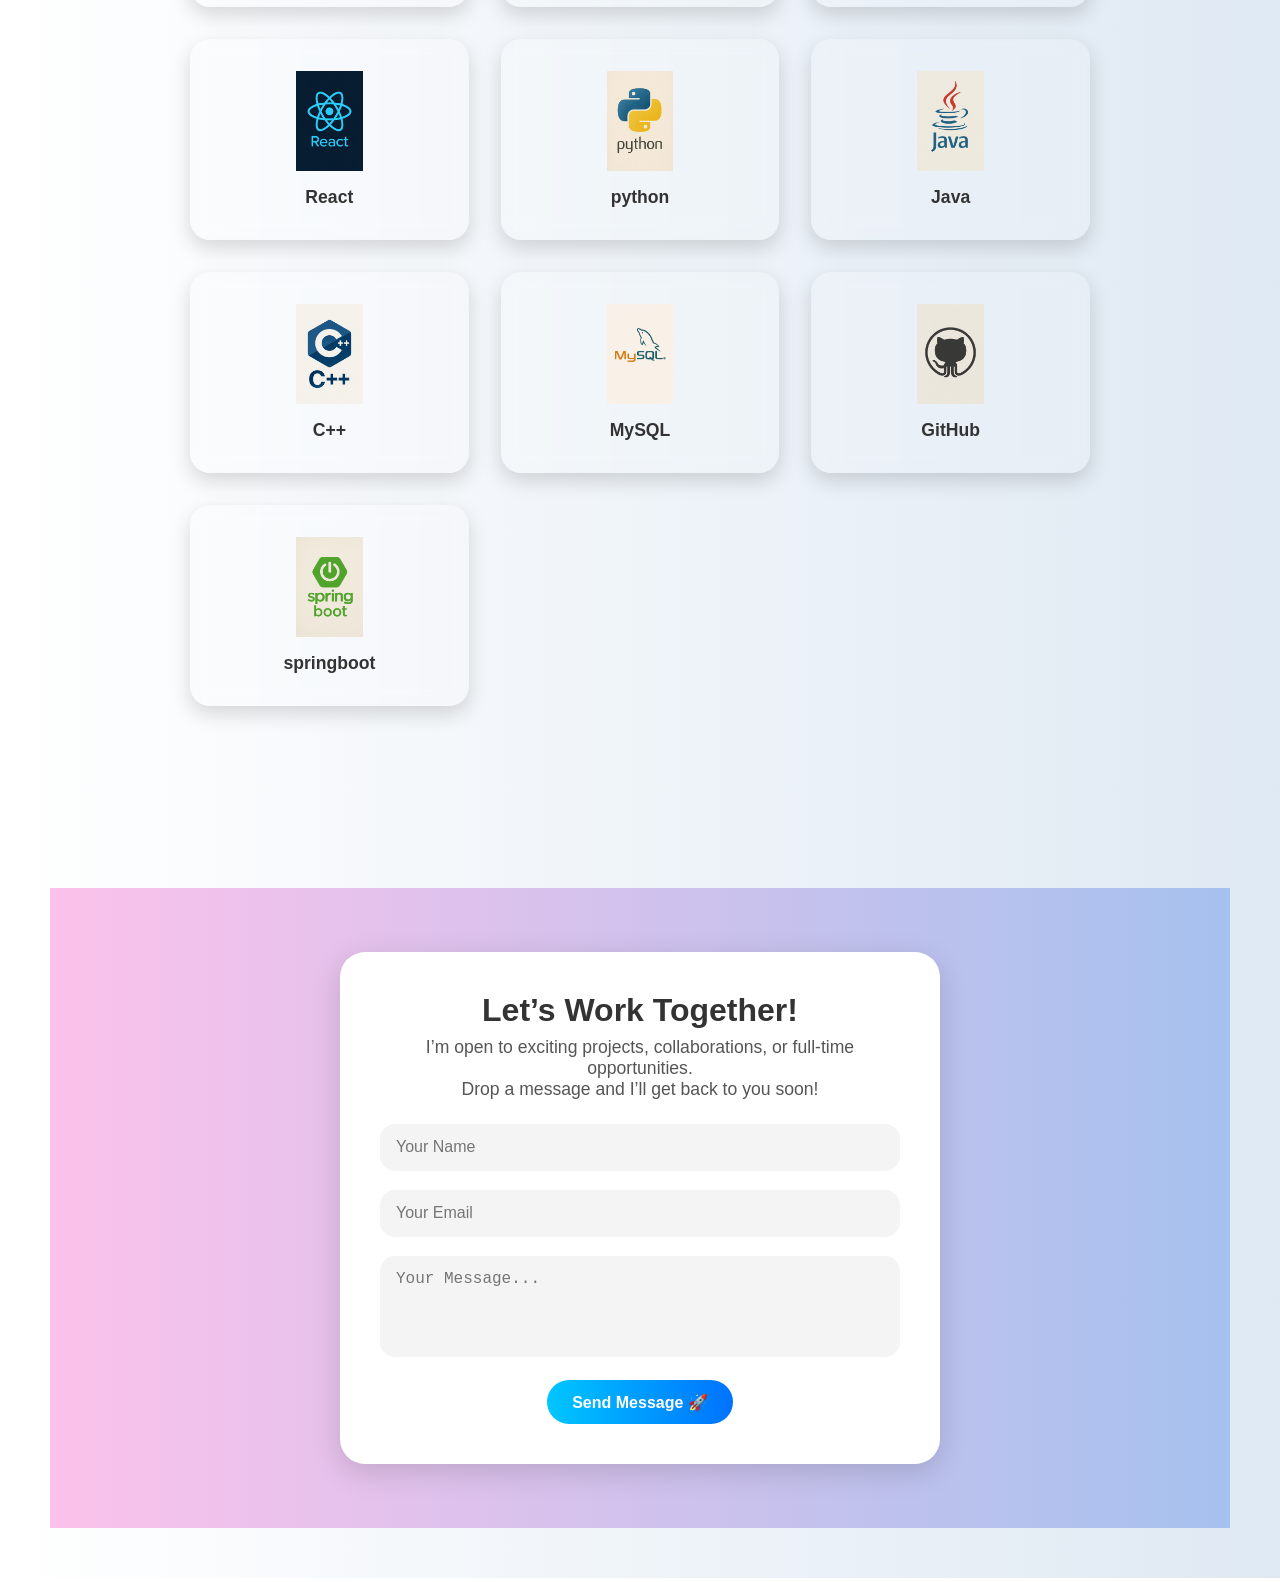
==== commit 591c66d9: "index.html" ====
--- a/index.html
+++ b/index.html
@@ -4,8 +4,10 @@
 <head>
   <meta charset="UTF-8" />
   <meta name="viewport" content="width=device-width, initial-scale=1.0" />
-  <title>Chaitanya Thadiboina | Software Engineer</title>
+  <title>Chaitanya Thadiboina</title>
+  <meta name="viewport" content="width=device-width, initial-scale=1.0" />
   <link rel="stylesheet" href="style_ultimate.css" />
+  <link href="https://fonts.googleapis.com/css2?family=Poppins:wght@300;400&display=swap" rel="stylesheet">
   <link rel="stylesheet" href="https://cdnjs.cloudflare.com/ajax/libs/font-awesome/6.5.0/css/all.min.css">
   <script src="https://cdn.emailjs.com/dist/email.min.js"></script>
   <script src="https://cdn.jsdelivr.net/npm/typed.js@2.0.12"></script>
@@ -16,7 +18,7 @@
 
   <!-- Navigation Bar -->
   <header>
-    <nav class="modern-navbar">
+    <!-- <nav class="modern-navbar">
       <div class="nav-brand">
         <a href="#" class="brand-logo">Chaitanya<span></span></a>
       </div>
@@ -30,17 +32,37 @@
         <li><a href="#skills">Skills</a></li>
         <li><a href="#contact">Contact</a></li>
       </ul>
-    </nav>
+    </nav> -->
+<!-- ✅ PREMIUM MINIMAL NAVIGATION BAR -->
+<nav class="nav-ultimate" id="nav-ultimate">
+  <div class="nav-ultimate-inner">
+    <div class="nav-ultimate-logo">Chaitanya</div>
+    <ul class="nav-ultimate-links">
+      <li><a href="index.html">Home</a></li>
+      <li><a href="#education">Education</a></li>
+      <li><a href="#experience">Experience</a></li>
+      <li><a href="#skills">Skills</a></li>
+      <li><a href="#projects">Projects</a></li>
+      <li><a href="#contact">Contact</a></li>
+    </ul>
+  </div>
+</nav>
+    
+    
   </header>
   <br>
   <!-- Hero Section -->
   <section class="hero" id="hero">
+    <br>
+    <br>
+    <h1 class="hero-name-black">Hello, I'm Chaitanya Thadiboina</h1>
     <h1><span id="typed-name"></span></h1>
+    <p class="cool-centered-text">With practical experience in software engineering, I enjoy building web applications that are both functional and intuitive. I find purpose in designing clean user interfaces, writing scalable backend logic, and creating seamless digital experiences. Fueled by curiosity and a love for learning, I stay current with emerging technologies and take pride in blending thoughtful design with robust engineering.</p>
     <p class="cool-text">I’m open to exciting projects, collaborations, or full-time opportunities.</p>
     <div class="button-group">
-      <a href="mailto:tlvdchaitanya@gmail.com" class="hero-btn">🚀 hire me</a>
-      <a href="resume.pdf" class="hero-btn" download>📄 Resume</a>
-      <a href="#contact" class="hero-btn">📬 Contact</a>
+      <a href="mailto:tlvdchaitanya@gmail.com" class="hero1">🚀 hire me</a>
+      <a href="resume.pdf" class="hero2" download>📄 Resume</a>
+      <a href="#contact" class="hero3">📬 Contact</a>
     </div>
   </section>
   <br>
@@ -76,15 +98,15 @@
       <h2 id="popup-title"></h2>
       <p id="popup-desc"></p>
       <div class="popup-actions">
-        <a id="popup-code-link" href="#" target="_blank" class="popup-button">View Code</a>
+        <a id="popup-code-link" href="https://github.com/tlvdchaitanya" target="_blank" class="popup-button">View Code</a>
         <button onclick="closePopup()" class="popup-button">Close</button>
       </div>
     </div>
   </div>  
   <br>
   <div>
-    <p id="About" class="container">   
-     <h2 style="text-align:center; font-size: 2rem; margin: 2rem 0;" >About</h2>
+    <!-- <p id="About" class="container">    -->
+     <!-- <h2 style="text-align:center; font-size: 2rem; margin: 2rem 0;" >About</h2>
         I’m a passionate Software Engineer with expertise in Java, C, and Web Development, dedicated to building high-performance, efficient, and scalable software solutions. As a Software Engineer Intern at SiliconAcademyPvtLtd, I developed and optimized software, managed large datasets, and collaborated with teams to solve complex challenges.  
         
         Currently, I pursued my Bachelor’s in Computer Science at Indiana State University, mastering software development and data analysis. I also hold certifications, including:  
@@ -93,8 +115,26 @@
         
         My web development skills include HTML, CSS, JavaScript, React, and Node.js, enabling me to build dynamic, responsive, and user-friendly web applications.  
         
-        I am actively seeking a challenging internship or full-time opportunity where I can apply my skills, grow as a developer, and contribute to impactful projects. If you’re looking for a dedicated, innovative, and results-driven engineer, let’s connect! 🚀 </p>
-    </main>
+        I am actively seeking a challenging internship or full-time opportunity where I can apply my skills, grow as a developer, and contribute to impactful projects. If you’re looking for a dedicated, innovative, and results-driven engineer, let’s connect! 🚀 -->
+      <!-- </p>  -->
+      <section id="About" class="about-centered">
+        <h2>About</h2>
+        <div class="about-text">
+          <p>
+            I’m a passionate Software Engineer with expertise in Java, C, and Web Development, dedicated to building high-performance, efficient, and scalable software solutions. As a Software Engineer Intern at SiliconAcademyPvtLtd, I developed and optimized software, managed large datasets, and collaborated with teams to solve complex challenges.  
+        
+        Currently, I pursued my Bachelor’s in Computer Science at Indiana State University, mastering software development and data analysis. I also hold certifications, including:  
+        ✅ HTML, CSS, and JavaScript for Web Developers – Johns Hopkins University  
+        ✅ Microsoft Certified: Azure Administrator Associate – Microsoft  
+        
+        My web development skills include HTML, CSS, JavaScript, React, and Node.js, enabling me to build dynamic, responsive, and user-friendly web applications.  
+        
+        I am actively seeking a challenging internship or full-time opportunity where I can apply my skills, grow as a developer, and contribute to impactful projects. If you’re looking for a dedicated, innovative, and results-driven engineer, let’s connect! 🚀
+          </p>
+        </div>
+      </section>
+      
+      </main>
     <article>
         <!-- <div id="education" class="container">
             <h2>Education</h2>
@@ -173,26 +213,8 @@
       </div>
     </section>
     <br>
-    <div id="experience">
+    <!-- <div id="experience">
         <h2 style="text-align:center; font-size: 2rem; margin: 2rem 0;" >Experience</h2>
-        <br>
-        <!-- <p><b>Software development Engineer intern</b></p>
-        <p><i>IB systems Inc</i></p>
-        <p>
-            <ul>
-                <li>Contributed as a Java and web developer, building scalable applications and enhancing systems.
-                </li>
-                <li>Integrated AI-driven features using large language models (LLMs) to improve user experience and system intelligence.
-                </li>
-                <li>Gained hands-on experience with agile workflows, RESTful APIs, and modern development tools.
-                </li>
-                <li>Designed and built RESTful APIs for internal service integration, improving response times and data handling efficiency by 15%.
-                </li>
-                <li>
-                    Partnered with cross-functional teams to successfully integrate the Message Level Simulator into existing systems, resulting in a 50% boost in data accuracy and a 20% enhancement in overall system performance.
-                </li>
-            </ul>
-        </p> -->
         <br>
         <p><b>Software Engineer Intern</b></p>
         <p><i>SiliconAcademyPvtLtd 
@@ -211,7 +233,27 @@
                 </li>
             </ul>
         </p>
-    </div>
+    </div> -->
+    <section id="experience" class="content-section">
+      <h2>Experience</h2>
+      <div class="content-box">
+        <p><b>Software Engineer Intern</b></p>
+        <p><i>SiliconAcademyPvtLtd</i></p>
+        <ul>
+          <li>Developed and optimized efficient, scalable code in C and Java, enhancing software performance and maintainability.
+          </li>
+          <li>Gained hands-on experience in data management and processing, improving system functionality and efficiency.
+          </li>
+          <li>Worked on challenging projects that strengthened problem-solving skills and deepened software development expertise.
+          </li>
+          <li>Optimized performance by handling intricate datasets and implementing effective data processing solutions.
+          </li>
+          <li>Contributed to software solutions that enhanced overall functionality and efficiency.
+          </li>
+        </ul>
+      </div>
+    </section>
+    
     <div>
         <!-- <h2>Projects</h2>
            <div class="portfolio-container">
--- a/style_ultimate.css
+++ b/style_ultimate.css
@@ -597,4 +597,131 @@
   border-radius: 8px;
   display: none;
   cursor
-}+}
+
+/* support the mobile devices abd tablet */
+
+/* ========== RESPONSIVE DESIGN FIXES FOR MOBILE ========== */
+
+/* Tablet size */
+@media (max-width: 1024px) {
+  .hero h1 {
+    font-size: 2.5rem;
+  }
+
+  .button-group {
+    flex-direction: column;
+    gap: 1rem;
+    align-items: center;
+  }
+
+  .nav-menu {
+    gap: 1rem;
+  }
+
+  .portfolio-container {
+    grid-template-columns: 1fr 1fr;
+  }
+
+  .skills-grid,
+  .education-grid {
+    grid-template-columns: repeat(2, 1fr);
+  }
+}
+
+/* Mobile size */
+@media (max-width: 768px) {
+  .nav-toggle {
+    display: block;
+    font-size: 1.8rem;
+    cursor: pointer;
+    color: #fff;
+  }
+
+  .nav-menu {
+    display: none;
+    flex-direction: column;
+    background: #1a1a1a;
+    position: absolute;
+    top: 70px;
+    right: 20px;
+    padding: 1rem;
+    border-radius: 10px;
+    z-index: 999;
+  }
+
+  .nav-menu.active {
+    display: flex;
+  }
+
+  .hero h1 {
+    font-size: 2rem;
+    text-align: center;
+  }
+
+  .hero-btn {
+    font-size: 1rem;
+    padding: 0.7rem 1.4rem;
+  }
+
+  .skills-grid,
+  .education-grid,
+  .portfolio-container {
+    grid-template-columns: 1fr;
+  }
+
+  .education-image img {
+    height: 180px;
+  }
+
+  .contact-section,
+  .contact-form {
+    padding: 1rem;
+  }
+
+  .popup-content {
+    width: 95%;
+    padding: 1.5rem;
+  }
+}
+
+/* Small mobile */
+@media (max-width: 480px) {
+  .hero h1 {
+    font-size: 1.8rem;
+  }
+
+  .hero p {
+    font-size: 1rem;
+    padding: 0 1rem;
+  }
+
+  .hero-btn {
+    font-size: 0.95rem;
+    padding: 0.6rem 1rem;
+  }
+
+  .skills-grid,
+  .education-grid,
+  .portfolio-container {
+    grid-template-columns: 1fr;
+  }
+
+  .coursework-list li {
+    font-size: 0.9rem;
+  }
+
+  .education-info h3 {
+    font-size: 1.1rem;
+  }
+
+  .contact-form input,
+  .contact-form textarea {
+    font-size: 1rem;
+    padding: 0.6rem;
+  }
+
+  .popup-content {
+    width: 90%;
+  }
+}
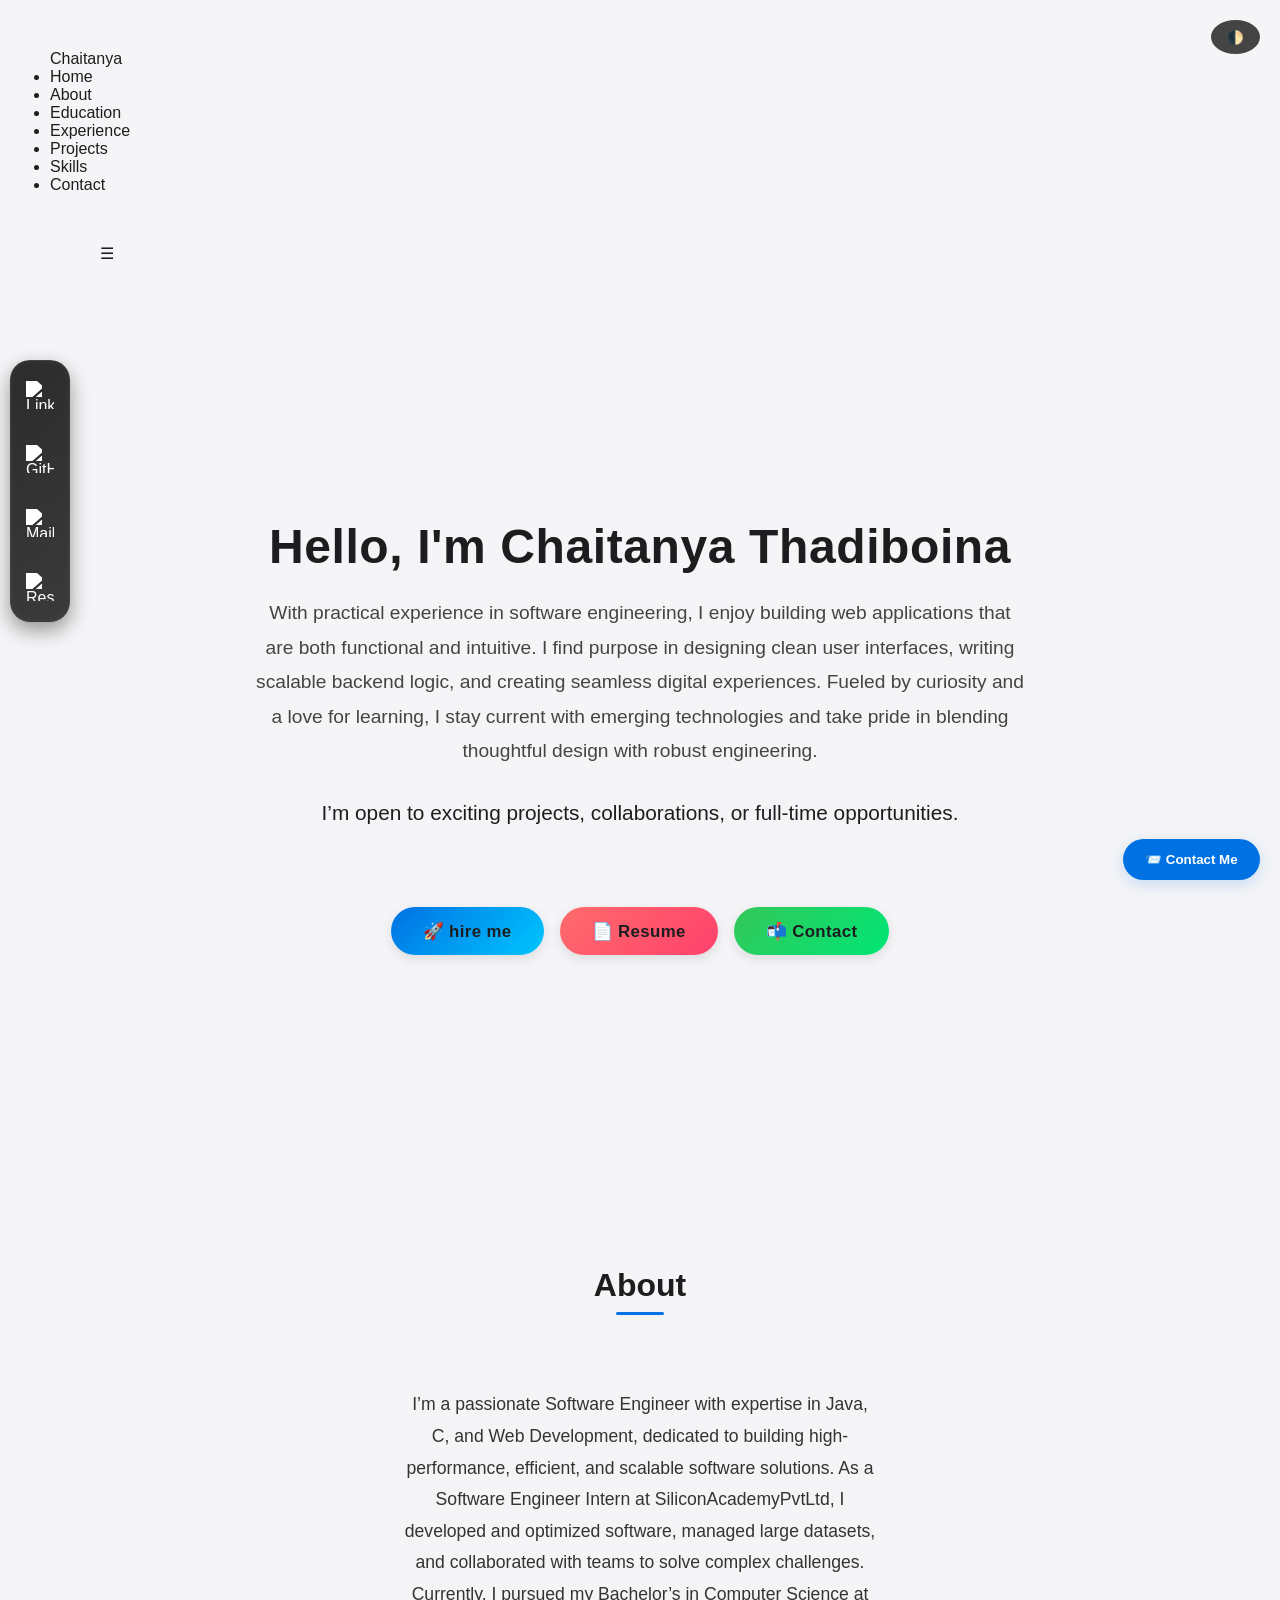
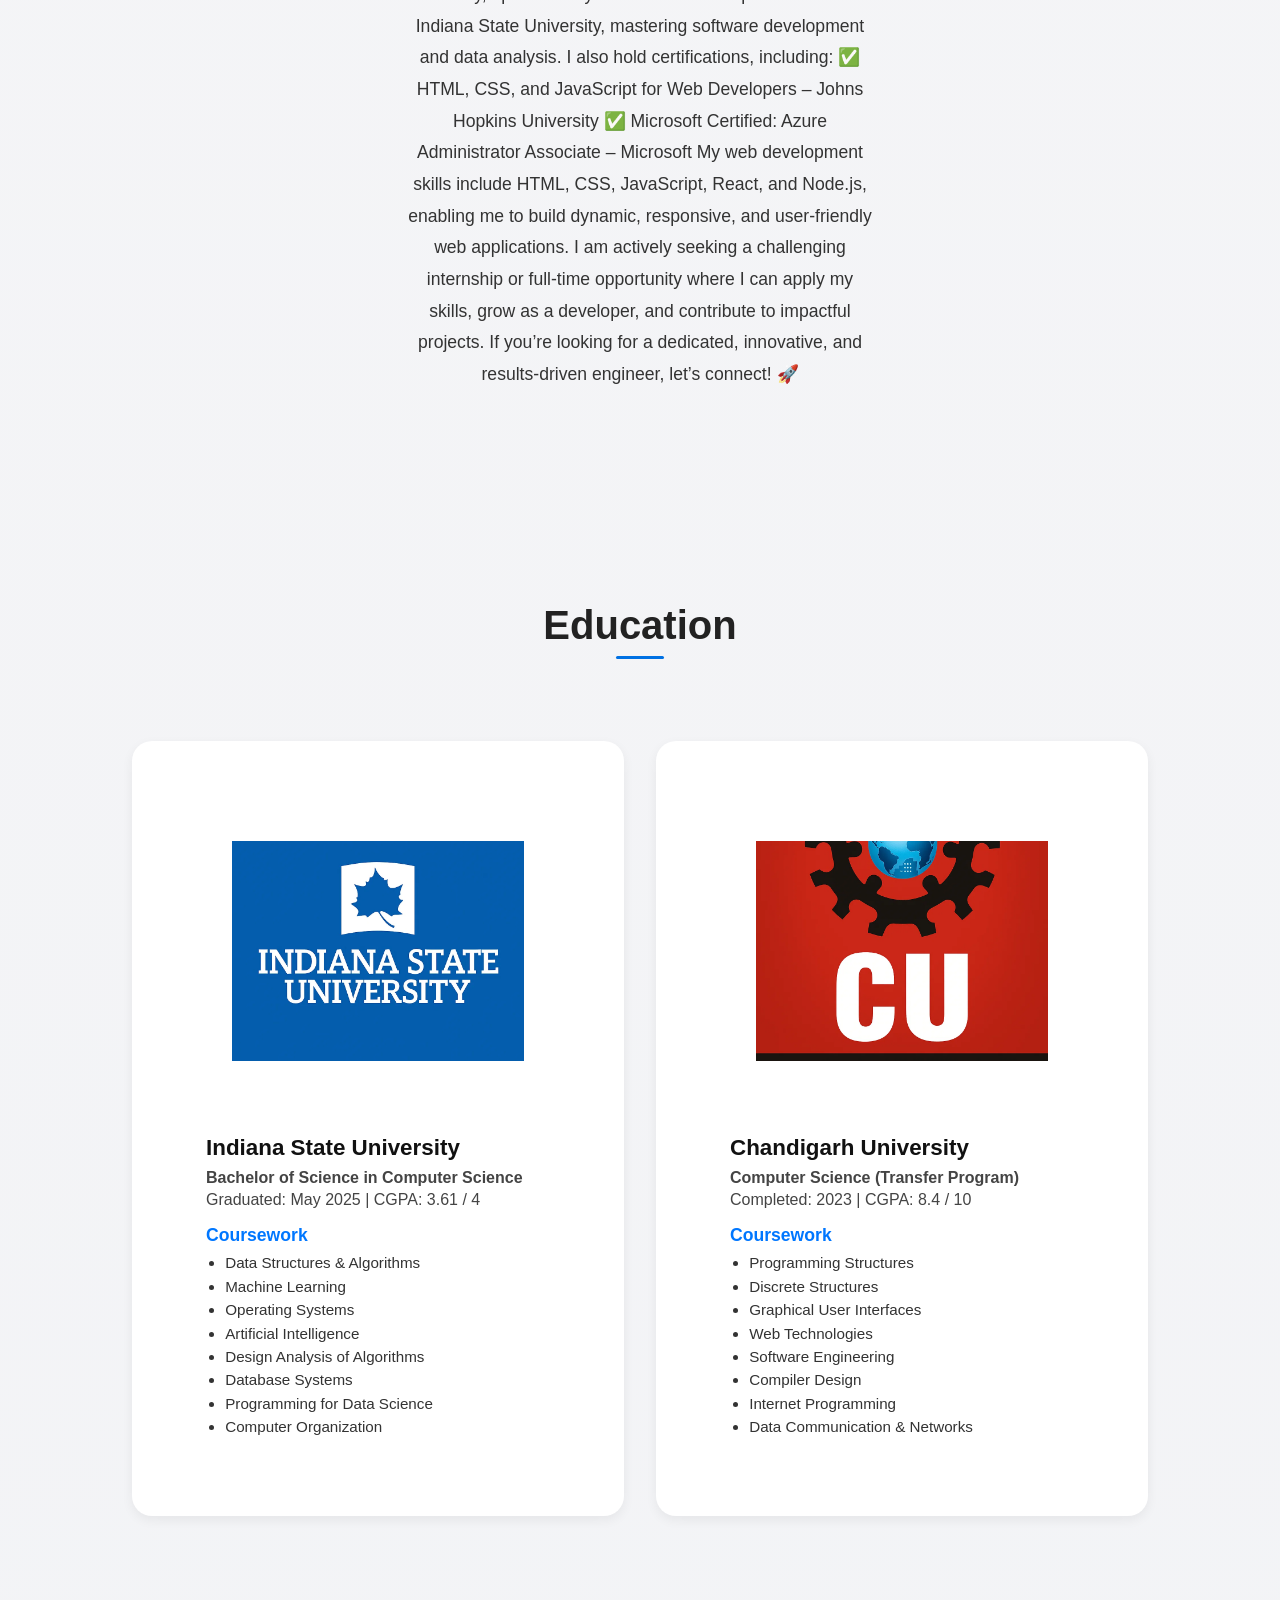
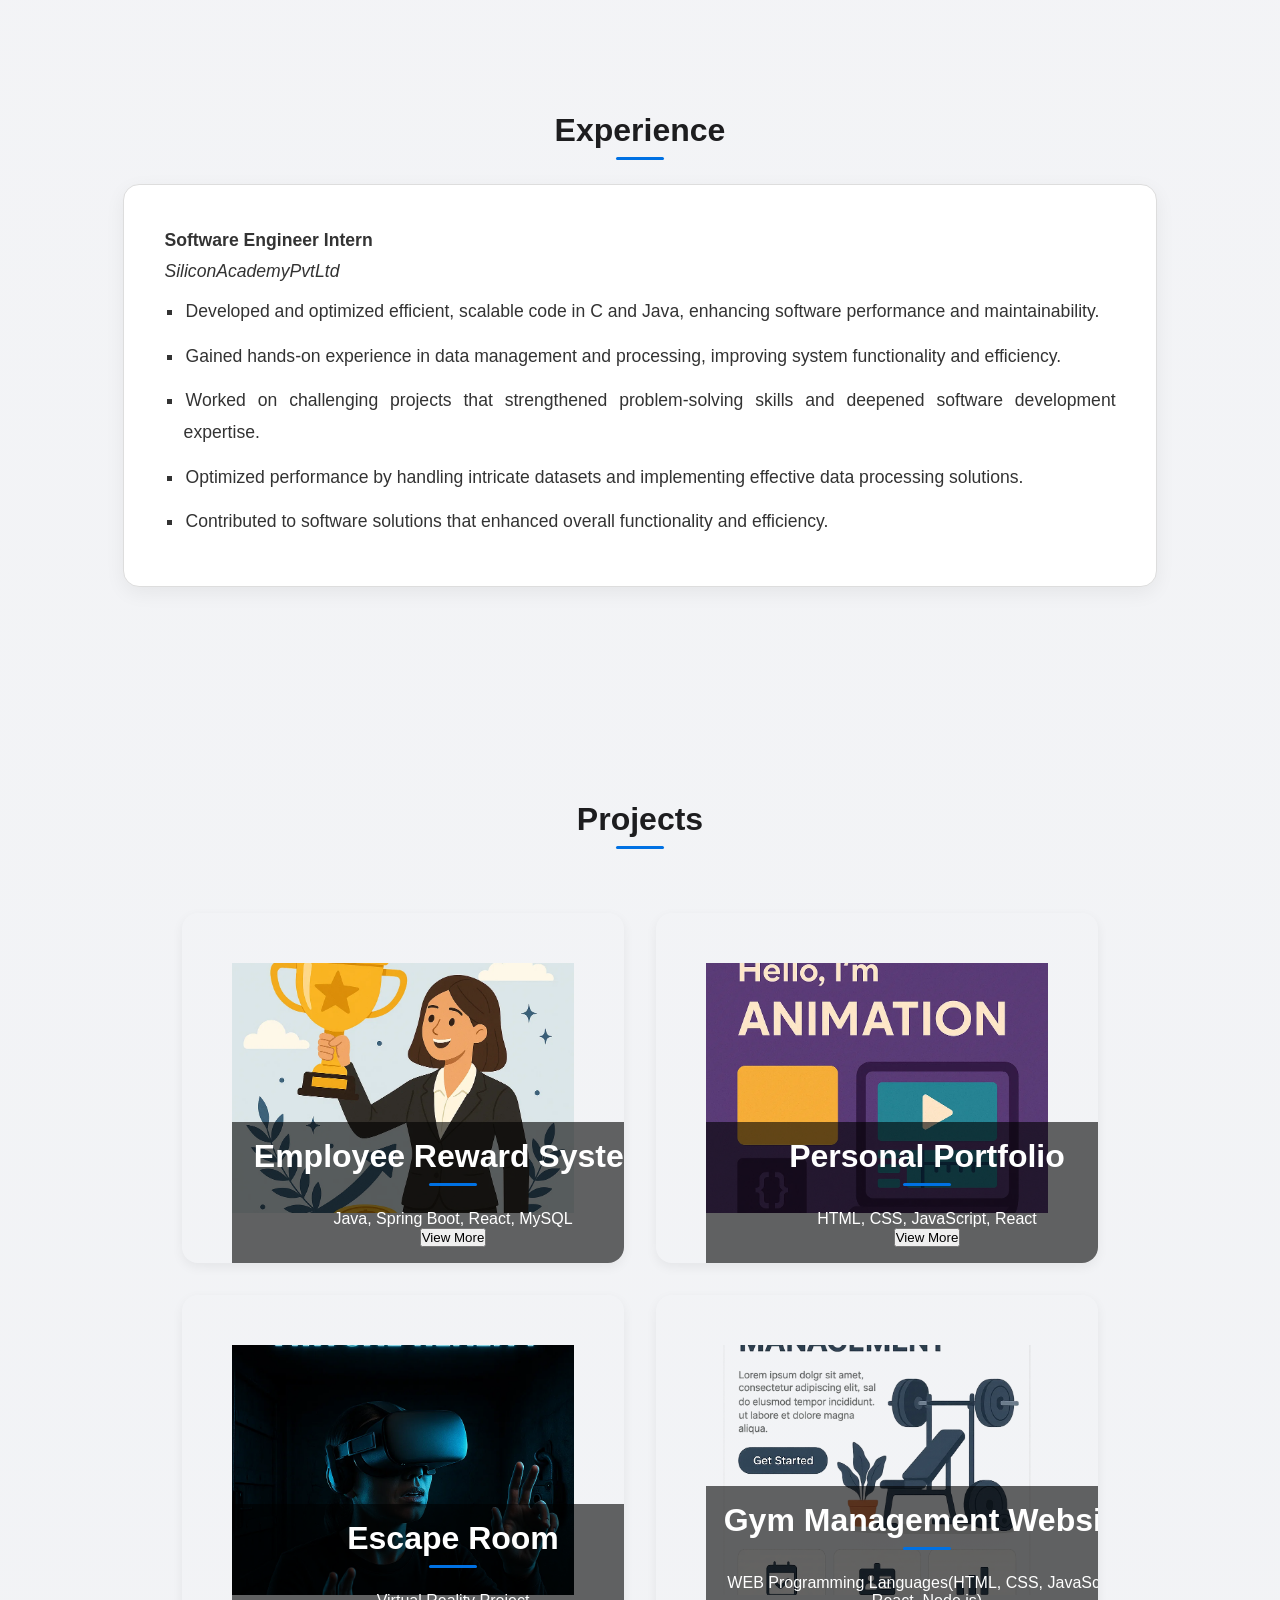
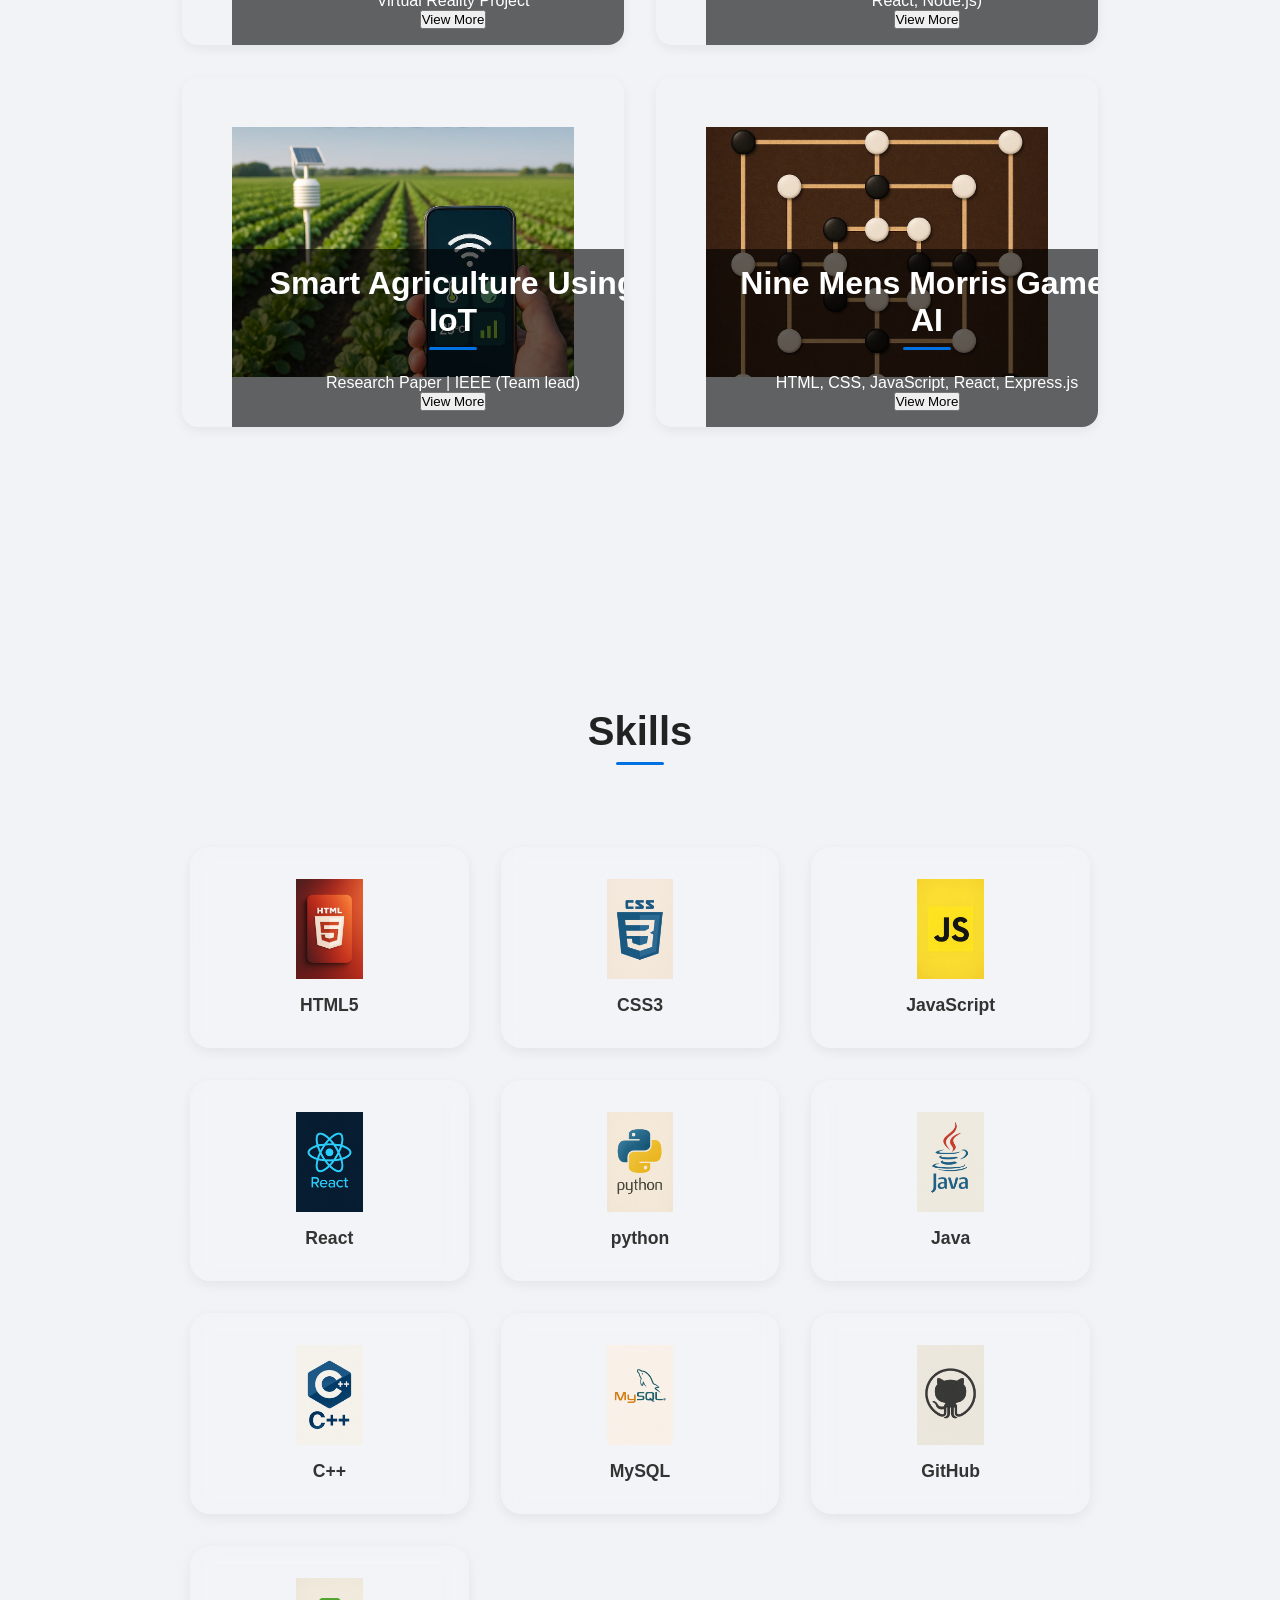
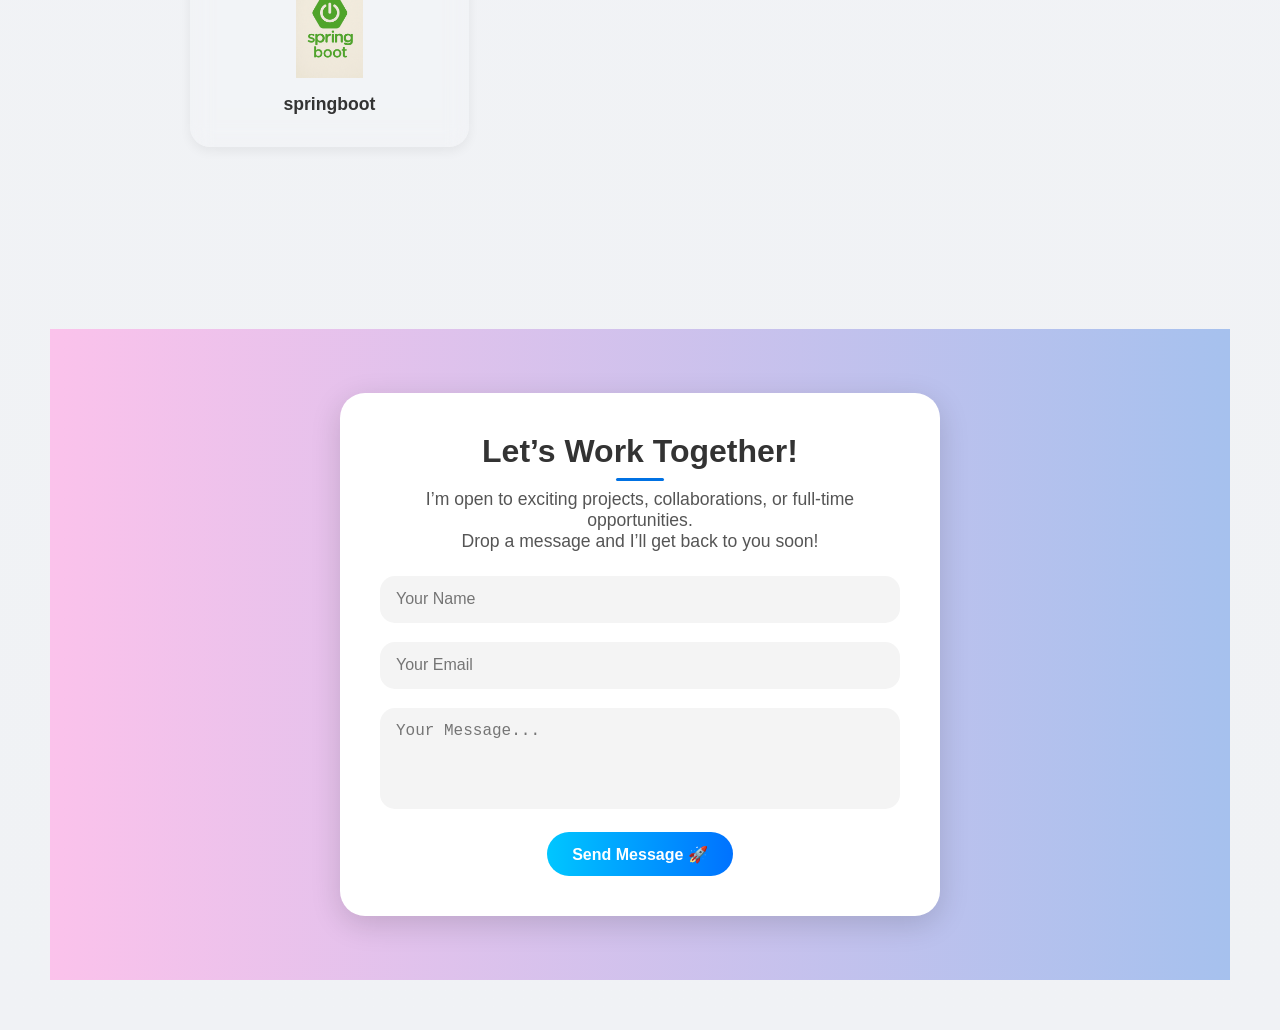
==== commit 01d8087f: "index.html" ====
--- a/index.html
+++ b/index.html
@@ -34,7 +34,7 @@
       </ul>
     </nav> -->
 <!-- ✅ PREMIUM MINIMAL NAVIGATION BAR -->
-<nav class="nav-ultimate" id="nav-ultimate">
+<!-- <nav class="nav-ultimate" id="nav-ultimate">
   <div class="nav-ultimate-inner">
     <div class="nav-ultimate-logo">Chaitanya</div>
     <ul class="nav-ultimate-links">
@@ -47,7 +47,22 @@
     </ul>
   </div>
 </nav>
-    
+     -->
+     <nav class="apple-navbar" id="appleNavbar">
+      <div class="apple-navbar-container">
+        <a href="#" class="apple-logo">Chaitanya</a>
+        <ul class="apple-navbar-links" id="navbarLinks">
+          <li><a href="#hero">Home</a></li>
+          <li><a href="#About">About</a></li>
+          <li><a href="#education">Education</a></li>
+          <li><a href="#experience">Experience</a></li>
+          <li><a href="#projects">Projects</a></li>
+          <li><a href="#skills">Skills</a></li>
+          <li><a href="#contact">Contact</a></li>
+        </ul>
+        <div class="hamburger" id="hamburger">☰</div>
+      </div>
+    </nav>     
     
   </header>
   <br>
--- a/style_ultimate.css
+++ b/style_ultimate.css
@@ -7,10 +7,82 @@
 
 body {
   font-family: 'Segoe UI', sans-serif;
-  background: linear-gradient(to right, #ffffff, #dfe9f3);
-  color: #333;
+  /* background: linear-gradient(to right, #ffffff, #dfe9f3);
+  color: #333; */
+  bg-color: #f5f5f7;
+  text-color: #1d1d1f;
+  subtext-color: #6e6e73;
+  card-bg: #ffffff;
+  accent-color: #0071e3;
   transition: all 0.3s ease-in-out;
 }
+#typed-name {
+  font-weight: 400;              /* Normal weight */
+  font-size: 1.4rem;             /* Smaller and stylish */
+  font-family: 'Poppins', sans-serif;
+  color: #333;                   /* Soft color */
+  letter-spacing: 0.5px;
+}
+
+.typed-cursor {
+  font-size: 1.2rem;
+  font-weight: 300;
+  color: #555;
+  animation: blink 0.7s infinite;
+}
+
+@keyframes blink {
+  0%, 100% { opacity: 1; }
+  50% { opacity: 0; }
+}
+
+.cool-centered-text {
+  max-width: 800px;
+  margin: 0 auto 2rem auto;
+  text-align: center;
+  font-size: 1.2rem;
+  line-height: 1.8;
+  color: #444;
+  padding: 0 1rem;
+}
+/* === Sleek Black Name Heading === */
+.hero-name-black {
+  text-align: center;
+  font-size: 2.8rem;
+  font-weight: 700;
+  color: #1d1d1f; /* Apple black */
+  letter-spacing: 0.6px;
+  margin-bottom: 1.5rem;
+  font-family: -apple-system, BlinkMacSystemFont, "Segoe UI", Roboto, Helvetica, Arial, sans-serif;
+  line-height: 1.4;
+}
+
+
+/* stylish backgrounds  */
+body {
+  background-color: var(--bg-color);
+  color: var(--text-color);
+  font-family: -apple-system, BlinkMacSystemFont, 'Segoe UI', Roboto, Oxygen, Ubuntu, Cantarell, 'Open Sans', 'Helvetica Neue', sans-serif;
+  transition: background-color 0.3s ease, color 0.3s ease;
+}
+
+.card {
+  background-color: var(--card-bg);
+  box-shadow: 0 4px 12px rgba(0, 0, 0, 0.06);
+  border-radius: 20px;
+  padding: 1.5rem;
+  transition: all 0.3s ease;
+}
+
+a {
+  color: var(--accent-color);
+  text-decoration: none;
+}
+
+.subtext {
+  color: var(--subtext-color);
+}
+/* done */
 
 body.dark-mode {
   background: #121212;
@@ -31,7 +103,7 @@
 }
 
 /* Navigation */
-.modern-navbar {
+/* .modern-navbar {
   width: 100%;
   background: linear-gradient(to right, #0f2027, #203a43, #2c5364);
   color: white;
@@ -71,26 +143,90 @@
   display: none;
   font-size: 1.8rem;
   cursor: pointer;
+} */
+/* Glow up nav bar  */
+
+  /* === Ultimate Premium Navbar === */
+ /* === Ultimate Premium Navbar === */
+ .nav-ultimate {
+  position: fixed;
+  top: 0;
+  width: 100%;
+  height: 71px;
+  background: rgba(255, 255, 255, 0.8);
+  backdrop-filter: blur(18px);
+  box-shadow: 0 1px 12px rgba(0, 0, 0, 0.04);
+  z-index: 1000;
+  display: flex;
+  justify-content: center;
+  transition: all 0.3s ease;
+}
+
+.nav-ultimate.shrink {
+  background: rgba(255, 255, 255, 0.95);
+  box-shadow: 0 4px 16px rgba(0, 0, 0, 0.06);
+}
+
+.nav-ultimate-inner {
+  width: 70%;
+  height: 100%;
+  display: flex;
+  justify-content: space-between;
+  align-items: center;
+}
+
+.nav-ultimate-logo {
+  font-size: 1.2rem;
+  font-weight: 700;
+  font-family: -apple-system, BlinkMacSystemFont, "Segoe UI", Roboto, Helvetica, Arial, sans-serif;
+  color: #1d1d1f;
+}
+
+.nav-ultimate-links {
+  list-style: none;
+  display: flex;
+  gap: 2rem;
+  margin: 0;
+}
+
+.nav-ultimate-links li a {
+  font-size: 0.95rem;
+  font-weight: 500;
+  text-decoration: none;
+  /* color: #1d1d1f; */
+  position: relative;
+  transition: all 0.25s ease;
+}
+
+.nav-ultimate-links li a::after {
+  /* content: ""; */
+  position: absolute;
+  bottom: -4px;
+  left: 0;
+  width: 0%;
+  height: 2px;
+  background: #0071e3;
+  transition: width 0.3s ease;
+}
+
+.nav-ultimate-links li a:hover::after {
+  width: 100%;
 }
 
 @media (max-width: 768px) {
-  .nav-menu {
-    display: none;
+  .nav-ultimate-inner {
     flex-direction: column;
-    background: #2c5364;
-    position: absolute;
-    top: 60px;
-    right: 20px;
-    padding: 1rem;
-    border-radius: 10px;
-  }
-  .nav-menu.active {
-    display: flex;
-  }
-  .nav-toggle {
-    display: block;
-  }
-}
+    gap: 0.75rem;
+  }
+
+  .nav-ultimate-links {
+    flex-direction: column;
+    align-items: center;
+    gap: 1rem;
+  }
+}
+
+/* done  */
 
 /* Hero */
 .hero {
@@ -115,7 +251,7 @@
   flex-wrap: wrap;
 }
 
-.hero-btn {
+/* .hero-btn {
   padding: 0.8rem 1.6rem;
   background: linear-gradient(to right, #00f260, #0575e6);
   color: white;
@@ -123,10 +259,109 @@
   font-weight: bold;
   text-decoration: none;
   transition: 0.3s;
+} */
+/* 
+.hero1 {
+  background: linear-gradient(135deg, #0071e3, #00c6ff);
+  color: white;
+  padding: 0.8rem 1.6rem;
+  border-radius: 30px;
+  font-weight: bold;
+  text-decoration: none;
+  box-shadow: 0 4px 15px rgba(0, 113, 227, 0.3);
+  transition: all 0.3s ease;
+}
+
+.hero1:hover {
+  transform: scale(1.05);
+  box-shadow: 0 6px 20px rgba(0, 113, 227, 0.5);
+}
+
+
+.hero2 {
+  background: linear-gradient(135deg, #ff6b6b, #ff416c);
+  color: white;
+  padding: 0.8rem 1.6rem;
+  border-radius: 30px;
+  font-weight: bold;
+  text-decoration: none;
+  box-shadow: 0 4px 15px rgba(255, 107, 107, 0.3);
+  transition: all 0.3s ease;
+}
+
+.hero2:hover {
+  transform: scale(1.05);
+  box-shadow: 0 6px 20px rgba(255, 107, 107, 0.5);
+}
+
+.hero3 {
+  background: linear-gradient(135deg, #34c759, #00e676);
+  color: white;
+  padding: 0.8rem 1.6rem;
+  border-radius: 30px;
+  font-weight: bold;
+  text-decoration: none;
+  box-shadow: 0 4px 15px rgba(52, 199, 89, 0.3);
+  transition: all 0.3s ease;
+}
+
+.hero3:hover {
+  transform: scale(1.05);
+  box-shadow: 0 6px 20px rgba(52, 199, 89, 0.5);
 }
 
 .hero-btn:hover {
   transform: scale(1.05);
+} */
+/* ========== Apple-Inspired Hero Buttons Enhancer ========== */
+
+.button-group a.hero1,
+.button-group a.hero2,
+.button-group a.hero3 {
+  font-size: 1.05rem;
+  padding: 0.85rem 2rem;
+  border-radius: 28px;
+  font-weight: 600;
+  letter-spacing: 0.4px;
+  display: inline-block;
+  position: relative;
+  transition: all 0.3s ease;
+  box-shadow: 0 4px 12px rgba(0,0,0,0.1);
+  border: none;
+  text-align: center;
+}
+
+/* Hire Me: Elegant Apple Blue */
+.hero1 {
+  background: linear-gradient(135deg, #0071e3, #00c6ff);
+  box-shadow: 0 8px 20px rgba(0,113,227,0.25);
+}
+.hero1:hover {
+  background: linear-gradient(135deg, #0066cc, #00b5f5);
+  transform: translateY(-2px);
+  box-shadow: 0 10px 25px rgba(0,113,227,0.4);
+}
+
+/* Resume: Energetic Coral Red */
+.hero2 {
+  background: linear-gradient(135deg, #ff6b6b, #ff416c);
+  box-shadow: 0 8px 20px rgba(255,65,108,0.25);
+}
+.hero2:hover {
+  background: linear-gradient(135deg, #e8505b, #ff4b6e);
+  transform: translateY(-2px);
+  box-shadow: 0 10px 25px rgba(255,65,108,0.4);
+}
+
+/* Contact: Soft Apple Green */
+.hero3 {
+  background: linear-gradient(135deg, #34c759, #00e676);
+  box-shadow: 0 8px 20px rgba(52,199,89,0.25);
+}
+.hero3:hover {
+  background: linear-gradient(135deg, #2bb052, #00d965);
+  transform: translateY(-2px);
+  box-shadow: 0 10px 25px rgba(52,199,89,0.4);
 }
 
 /* Floating Button */
@@ -287,19 +522,25 @@
   border: 2px solid black;
   text-align: justify;
 }
-li{
+.content-box li{
   list-style-type: square;
   margin: 3px 0px;
   padding: 5px 0px;
   text-indent: 2px ;
   text-align: justify;
-} .portfolio-container {
+} 
+
+.portfolio-container {
   display: grid;
   grid-template-columns: repeat(2, 1fr);
   gap: 2rem;
   max-width: 1200px;
   margin: auto;
   padding: 2rem;
+}
+
+.portfolio-info h2 {
+  color: #ffffff; 
 }
 
 .portfolio-card {
@@ -652,7 +893,7 @@
 
   .nav-menu.active {
     display: flex;
-  }
+  } 
 
   .hero h1 {
     font-size: 2rem;
@@ -725,3 +966,152 @@
     width: 90%;
   }
 }
+
+/* glow up */
+/* ✅ Clean Apple-Inspired Visual Enhancements — Tailored for YOUR Website */
+
+/* Background upgrade: very subtle gradient that won't conflict */
+body {
+  background: linear-gradient(to bottom, #f5f5f7, #f0f2f5);
+  color: #1d1d1f;
+}
+
+/* Section Headings (subtle underline like macOS settings) */
+h2 {
+  text-align: center;
+  font-size: 2rem;
+  font-weight: 600;
+  margin-bottom: 1.5rem;
+  color: #1d1d1f;
+  position: relative;
+}
+h2::after {
+  content: "";
+  display: block;
+  width: 48px;
+  height: 3px;
+  background: #0071e3;
+  margin: 8px auto 0;
+  border-radius: 4px;
+}
+
+/* Card hover smoothness (education, skills, projects) */
+.education-card,
+.skill-card,
+.portfolio-card {
+  transition: all 0.3s ease;
+  box-shadow: 0 4px 12px rgba(0, 0, 0, 0.06);
+}
+.education-card:hover,
+.skill-card:hover,
+.portfolio-card:hover {
+  transform: translateY(-6px);
+  box-shadow: 0 10px 25px rgba(0, 0, 0, 0.12);
+}
+
+Keep your navbar, but just make hover modern
+.nav-menu li a {
+  color: white;
+  font-weight: 500;
+  transition: color 0.2s ease;
+}
+.nav-menu li a:hover {
+  color: #00b4ff;
+}
+
+/* Floating Contact Button Polish */
+.floating-contact {
+  background-color: #0071e3;
+  border-radius: 30px;
+  box-shadow: 0 4px 16px rgba(0,113,227,0.2);
+  transition: transform 0.3s ease;
+}
+.floating-contact:hover {
+  transform: scale(1.05);
+}
+
+/* Resume / Contact / Hire Me Buttons */
+.hero1, .hero2, .hero3 {
+  font-size: 1rem;
+  padding: 0.75rem 1.8rem;
+  border-radius: 28px;
+  font-weight: 600;
+  box-shadow: 0 4px 14px rgba(0,0,0,0.1);
+  transition: transform 0.3s ease, box-shadow 0.3s ease;
+}
+.hero1:hover, .hero2:hover, .hero3:hover {
+  transform: translateY(-2px);
+  box-shadow: 0 6px 20px rgba(0,0,0,0.15);
+}
+
+/* content in the experience and the about sections */
+
+/* Layout for section */
+.content-section {
+  padding: 4rem 1rem;
+  text-align: center;
+}
+
+/* Heading styling */
+.content-section h2 {
+  font-size: 2rem;
+  margin-bottom: 1.5rem;
+  color: #1d1d1f;
+}
+
+/* Box around the actual content */
+.content-box {
+  background: #fff;
+  padding: 2.5rem;
+  border: 1px solid #ddd;
+  border-radius: 16px;
+  width: 90%;
+  max-width: 1200px; /* Increased from 800px */
+  margin: 0 auto;
+  text-align: left;
+  box-shadow: 0 6px 20px rgba(0, 0, 0, 0.06);
+}
+
+.content-box p,
+.content-box li {
+  font-size: 1.1rem;
+  line-height: 1.8;
+  color: #333;
+}
+
+.content-box ul {
+  padding-left: 1.2rem;
+}
+
+/* About content in the middle  */
+/* Center the section as a whole */
+.about-centered {
+  display: flex;
+  flex-direction: column;
+  align-items: center;
+  justify-content: center;
+  padding: 5rem 1rem;
+}
+
+/* This makes the paragraph block centered and limited in width */
+.about-text {
+  max-width: 50%;
+  text-align: center;
+  font-size: 1.1rem;
+  line-height: 1.8;
+  color: #333;
+}
+
+/* Heading styling */
+.about-centered h2 {
+  font-size: 2rem;
+  margin-bottom: 1.5rem;
+  color: #1d1d1f;
+}
+
+/* Mobile responsive fallback */
+@media (max-width: 768px) {
+  .about-text {
+    max-width: 90%;
+  }
+}
